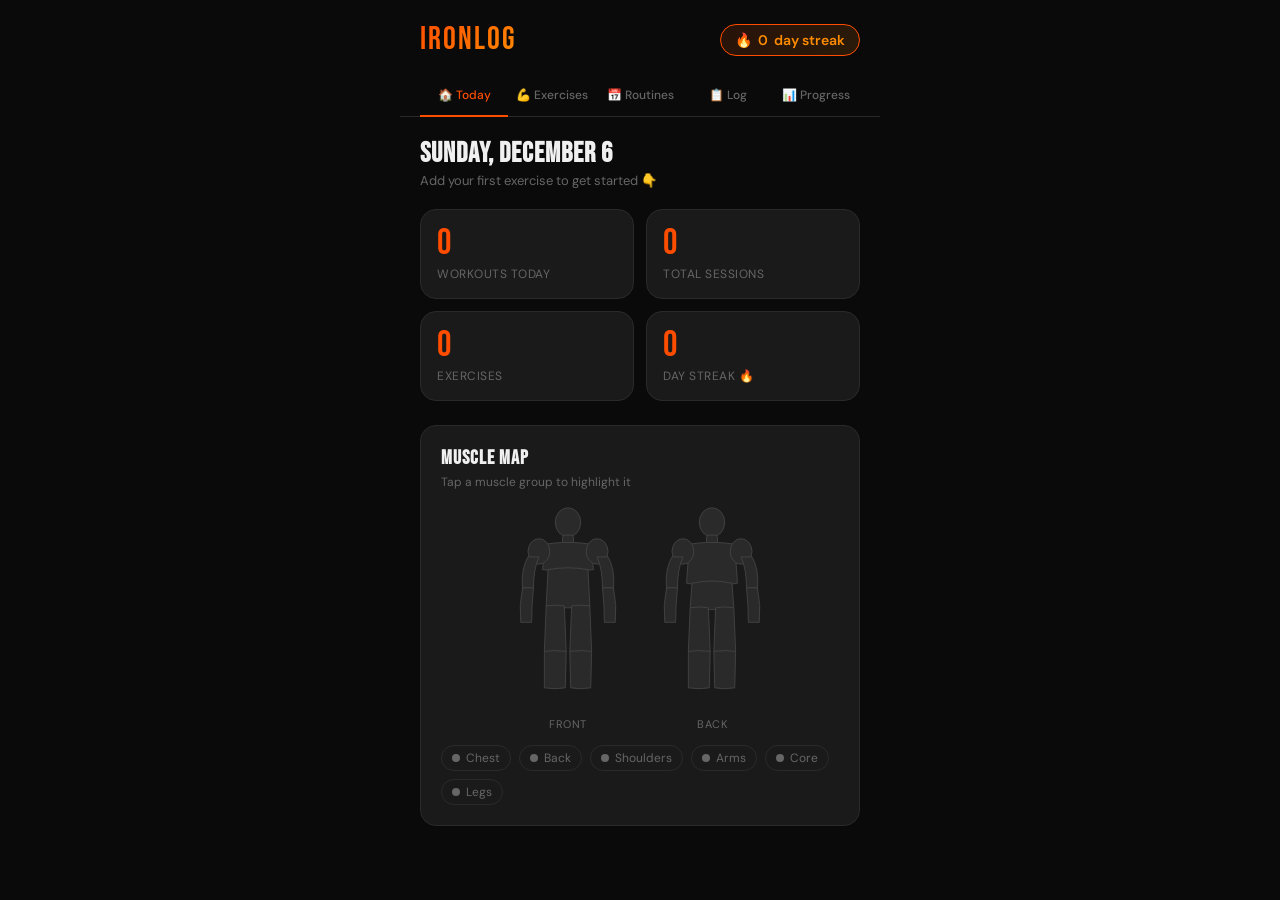
==== index.html @ 482e932e "Create index.html" ====
<!DOCTYPE html>
<html lang="en">
<head>
<meta charset="UTF-8">
<meta name="viewport" content="width=device-width, initial-scale=1.0, maximum-scale=1.0">
<title>IronLog — Workout Tracker</title>
<link href="https://fonts.googleapis.com/css2?family=Bebas+Neue&family=DM+Sans:wght@300;400;500;600&display=swap" rel="stylesheet">
<style>
  :root {
    --bg: #0a0a0a;
    --surface: #141414;
    --card: #1a1a1a;
    --border: #2a2a2a;
    --accent: #ff4d00;
    --accent2: #ff8c00;
    --text: #f0f0f0;
    --muted: #666;
    --success: #00c97a;
    --radius: 16px;
  }

  * { margin: 0; padding: 0; box-sizing: border-box; -webkit-tap-highlight-color: transparent; }

  body {
    background: var(--bg);
    color: var(--text);
    font-family: 'DM Sans', sans-serif;
    min-height: 100vh;
    max-width: 480px;
    margin: 0 auto;
    overflow-x: hidden;
  }

  header {
    background: var(--bg);
    padding: 20px 20px 0;
    position: sticky;
    top: 0;
    z-index: 100;
    border-bottom: 1px solid var(--border);
  }

  .header-top {
    display: flex;
    align-items: center;
    justify-content: space-between;
    margin-bottom: 16px;
  }

  .logo {
    font-family: 'Bebas Neue', sans-serif;
    font-size: 32px;
    letter-spacing: 2px;
    background: linear-gradient(135deg, var(--accent), var(--accent2));
    -webkit-background-clip: text;
    -webkit-text-fill-color: transparent;
  }

  .streak-badge {
    display: flex;
    align-items: center;
    gap: 6px;
    background: linear-gradient(135deg, #ff4d0020, #ff8c0020);
    border: 1px solid var(--accent);
    border-radius: 20px;
    padding: 6px 14px;
    font-size: 14px;
    font-weight: 600;
    color: var(--accent2);
  }

  .nav-tabs {
    display: flex;
    gap: 0;
    margin-bottom: -1px;
    overflow-x: auto;
    scrollbar-width: none;
  }
  .nav-tabs::-webkit-scrollbar { display: none; }

  .nav-tab {
    flex: 1;
    background: none;
    border: none;
    color: var(--muted);
    font-family: 'DM Sans', sans-serif;
    font-size: 12px;
    font-weight: 500;
    padding: 12px 6px;
    cursor: pointer;
    border-bottom: 2px solid transparent;
    transition: all 0.2s;
    text-align: center;
    white-space: nowrap;
    flex-shrink: 0;
  }

  .nav-tab.active { color: var(--accent); border-bottom-color: var(--accent); }

  .page { display: none; padding: 20px; animation: fadeIn 0.3s ease; }
  .page.active { display: block; }

  @keyframes fadeIn { from { opacity: 0; transform: translateY(8px); } to { opacity: 1; transform: translateY(0); } }
  @keyframes slideIn { from { opacity: 0; transform: translateX(-10px); } to { opacity: 1; transform: translateX(0); } }
  @keyframes slideUp { from { transform: translateY(100%); } to { transform: translateY(0); } }

  /* HOME */
  .today-header { margin-bottom: 20px; }
  .today-header h2 { font-family: 'Bebas Neue', sans-serif; font-size: 28px; letter-spacing: 1px; }
  .today-header p { color: var(--muted); font-size: 13px; margin-top: 2px; }

  .stats-grid { display: grid; grid-template-columns: 1fr 1fr; gap: 12px; margin-bottom: 24px; }

  .stat-card { background: var(--card); border: 1px solid var(--border); border-radius: var(--radius); padding: 16px; }
  .stat-card .stat-value { font-family: 'Bebas Neue', sans-serif; font-size: 36px; line-height: 1; color: var(--accent); }
  .stat-card .stat-label { font-size: 12px; color: var(--muted); margin-top: 4px; text-transform: uppercase; letter-spacing: 0.5px; }

  /* MUSCLE MAP */
  .muscle-section { background: var(--card); border: 1px solid var(--border); border-radius: var(--radius); padding: 20px; margin-bottom: 24px; }
  .muscle-section h3 { font-family: 'Bebas Neue', sans-serif; font-size: 20px; letter-spacing: 1px; margin-bottom: 4px; }
  .muscle-section p { font-size: 12px; color: var(--muted); margin-bottom: 16px; }
  .body-diagram { display: flex; justify-content: center; gap: 24px; flex-wrap: wrap; }
  .body-svg-wrap { text-align: center; }
  .body-svg-wrap span { font-size: 11px; color: var(--muted); display: block; margin-top: 6px; text-transform: uppercase; letter-spacing: 0.5px; }
  svg.body-svg { width: 120px; height: 200px; }
  .muscle-group { fill: #2a2a2a; stroke: #444; stroke-width: 1; transition: fill 0.4s; cursor: pointer; }
  .muscle-group.active { fill: var(--accent); stroke: var(--accent2); filter: drop-shadow(0 0 6px #ff4d0088); }
  .muscle-group:hover { fill: #ff4d0055; }
  .muscle-legend { display: flex; flex-wrap: wrap; gap: 8px; margin-top: 14px; }
  .legend-item { display: flex; align-items: center; gap: 6px; font-size: 12px; color: var(--muted); cursor: pointer; padding: 4px 10px; border-radius: 20px; border: 1px solid var(--border); transition: all 0.2s; }
  .legend-item.active { background: #ff4d0020; border-color: var(--accent); color: var(--accent); }
  .legend-dot { width: 8px; height: 8px; border-radius: 50%; background: var(--muted); }
  .legend-item.active .legend-dot { background: var(--accent); }

  /* SECTION HEADER */
  .section-header { display: flex; align-items: center; justify-content: space-between; margin-bottom: 14px; }
  .section-header h3 { font-family: 'Bebas Neue', sans-serif; font-size: 22px; letter-spacing: 1px; }

  .btn-add {
    background: var(--accent); color: white; border: none; border-radius: 10px;
    padding: 8px 16px; font-family: 'DM Sans', sans-serif; font-size: 13px; font-weight: 600;
    cursor: pointer; display: flex; align-items: center; gap: 6px; transition: all 0.2s;
  }
  .btn-add:active { transform: scale(0.96); background: #cc3d00; }

  /* EXERCISE CARDS */
  .exercise-list { display: flex; flex-direction: column; gap: 12px; }

  .exercise-card { background: var(--card); border: 1px solid var(--border); border-radius: var(--radius); overflow: hidden; transition: all 0.2s; animation: slideIn 0.3s ease; }

  .exercise-card-header { display: flex; align-items: center; padding: 14px 16px; gap: 12px; cursor: pointer; }

  .muscle-icon { width: 42px; height: 42px; border-radius: 12px; display: flex; align-items: center; justify-content: center; font-size: 20px; flex-shrink: 0; }

  .exercise-info { flex: 1; min-width: 0; }
  .exercise-name { font-weight: 600; font-size: 15px; white-space: nowrap; overflow: hidden; text-overflow: ellipsis; }
  .exercise-meta { font-size: 12px; color: var(--muted); margin-top: 2px; }

  .muscle-tag { font-size: 11px; font-weight: 600; padding: 3px 10px; border-radius: 20px; text-transform: uppercase; letter-spacing: 0.5px; flex-shrink: 0; }

  .exercise-actions { display: none; padding: 0 16px 14px; gap: 8px; flex-direction: column; }
  .exercise-card.expanded .exercise-actions { display: flex; }

  .action-row { display: flex; gap: 8px; }

  .btn-log { flex: 1; background: linear-gradient(135deg, var(--accent), var(--accent2)); color: white; border: none; border-radius: 10px; padding: 10px; font-family: 'DM Sans', sans-serif; font-size: 13px; font-weight: 600; cursor: pointer; transition: all 0.2s; }
  .btn-log:active { transform: scale(0.97); opacity: 0.9; }

  .btn-edit, .btn-delete { background: var(--surface); border: 1px solid var(--border); color: var(--text); border-radius: 10px; padding: 10px 14px; font-family: 'DM Sans', sans-serif; font-size: 13px; cursor: pointer; transition: all 0.2s; }
  .btn-delete { color: #ff4444; border-color: #ff444430; }
  .btn-delete:active { background: #ff444415; }
  .btn-edit:active { background: #ffffff10; }

  /* ROUTINES */
  .routine-list { display: flex; flex-direction: column; gap: 14px; }

  .routine-card { background: var(--card); border: 1px solid var(--border); border-radius: var(--radius); overflow: hidden; animation: slideIn 0.3s ease; }

  .routine-header { display: flex; align-items: center; padding: 16px; gap: 14px; cursor: pointer; }

  .routine-icon { width: 48px; height: 48px; border-radius: 14px; display: flex; align-items: center; justify-content: center; font-size: 22px; flex-shrink: 0; }

  .routine-info { flex: 1; min-width: 0; }
  .routine-name { font-weight: 700; font-size: 16px; }
  .routine-meta { font-size: 12px; color: var(--muted); margin-top: 3px; }

  .routine-day-badge { font-size: 11px; font-weight: 600; padding: 4px 12px; border-radius: 20px; background: #ff4d0020; color: var(--accent); border: 1px solid var(--accent); flex-shrink: 0; }

  .routine-body { display: none; padding: 0 16px 16px; flex-direction: column; gap: 8px; }
  .routine-card.expanded .routine-body { display: flex; }

  .routine-exercise-item { display: flex; align-items: center; gap: 10px; background: var(--surface); border-radius: 10px; padding: 10px 12px; }
  .routine-exercise-item .rei-icon { font-size: 16px; }
  .routine-exercise-item .rei-name { flex: 1; font-size: 14px; font-weight: 500; }
  .routine-exercise-item .rei-meta { font-size: 12px; color: var(--muted); }
  .routine-exercise-item .rei-remove { background: none; border: none; color: #ff4444; font-size: 16px; cursor: pointer; padding: 2px 6px; }

  .routine-actions { display: flex; gap: 8px; margin-top: 4px; }

  .btn-start-routine { flex: 1; background: linear-gradient(135deg, var(--accent), var(--accent2)); color: white; border: none; border-radius: 10px; padding: 11px; font-family: 'DM Sans', sans-serif; font-size: 13px; font-weight: 600; cursor: pointer; }
  .btn-edit-routine, .btn-delete-routine { background: var(--surface); border: 1px solid var(--border); color: var(--text); border-radius: 10px; padding: 10px 14px; font-family: 'DM Sans', sans-serif; font-size: 13px; cursor: pointer; }
  .btn-delete-routine { color: #ff4444; border-color: #ff444430; }

  .add-to-routine-row { display: flex; gap: 8px; align-items: center; margin-top: 4px; }
  .add-to-routine-row select { flex: 1; background: var(--surface); border: 1px solid var(--border); color: var(--text); border-radius: 10px; padding: 9px 12px; font-family: 'DM Sans', sans-serif; font-size: 13px; outline: none; appearance: none; }
  .btn-add-to-routine { background: var(--surface); border: 1px solid var(--accent); color: var(--accent); border-radius: 10px; padding: 9px 14px; font-family: 'DM Sans', sans-serif; font-size: 13px; font-weight: 600; cursor: pointer; white-space: nowrap; }

  /* LOG */
  .log-list { display: flex; flex-direction: column; gap: 10px; }
  .log-card { background: var(--card); border: 1px solid var(--border); border-radius: var(--radius); padding: 14px 16px; display: flex; align-items: center; gap: 12px; animation: slideIn 0.3s ease; }
  .log-icon { width: 40px; height: 40px; border-radius: 10px; display: flex; align-items: center; justify-content: center; font-size: 18px; flex-shrink: 0; }
  .log-info { flex: 1; min-width: 0; }
  .log-name { font-weight: 600; font-size: 14px; }
  .log-detail { font-size: 12px; color: var(--muted); margin-top: 2px; }
  .log-time { font-size: 11px; color: var(--muted); text-align: right; flex-shrink: 0; }

  /* PROGRESS */
  .progress-grid { display: flex; flex-direction: column; gap: 14px; }
  .progress-card { background: var(--card); border: 1px solid var(--border); border-radius: var(--radius); padding: 16px; }
  .progress-card-header { display: flex; justify-content: space-between; align-items: center; margin-bottom: 12px; }
  .progress-exercise-name { font-weight: 600; font-size: 15px; }
  .progress-best { font-size: 12px; color: var(--success); font-weight: 600; }
  .progress-bar-wrap { background: var(--border); border-radius: 6px; height: 8px; overflow: hidden; margin-bottom: 6px; }
  .progress-bar { height: 100%; border-radius: 6px; background: linear-gradient(90deg, var(--accent), var(--accent2)); transition: width 0.8s cubic-bezier(0.4, 0, 0.2, 1); }
  .progress-meta { display: flex; justify-content: space-between; font-size: 11px; color: var(--muted); }

  /* EMPTY STATE */
  .empty-state { text-align: center; padding: 60px 20px; color: var(--muted); }
  .empty-state .empty-icon { font-size: 48px; margin-bottom: 12px; }
  .empty-state h3 { font-size: 18px; font-weight: 600; color: var(--text); margin-bottom: 6px; }
  .empty-state p { font-size: 13px; line-height: 1.5; }

  /* FILTER BAR */
  .filter-bar { display: flex; gap: 8px; overflow-x: auto; padding-bottom: 4px; margin-bottom: 16px; scrollbar-width: none; }
  .filter-bar::-webkit-scrollbar { display: none; }
  .filter-btn { background: var(--card); border: 1px solid var(--border); color: var(--muted); border-radius: 20px; padding: 6px 14px; font-family: 'DM Sans', sans-serif; font-size: 12px; font-weight: 500; cursor: pointer; white-space: nowrap; transition: all 0.2s; flex-shrink: 0; }
  .filter-btn.active { background: #ff4d0020; border-color: var(--accent); color: var(--accent); }

  /* MODAL */
  .modal-overlay { display: none; position: fixed; inset: 0; background: #000000cc; z-index: 200; align-items: flex-end; justify-content: center; }
  .modal-overlay.open { display: flex; animation: fadeIn 0.2s ease; }
  .modal { background: var(--surface); border-radius: 24px 24px 0 0; padding: 24px 20px 40px; width: 100%; max-width: 480px; animation: slideUp 0.3s cubic-bezier(0.4, 0, 0.2, 1); max-height: 90vh; overflow-y: auto; }
  .modal-handle { width: 36px; height: 4px; background: var(--border); border-radius: 2px; margin: 0 auto 20px; }
  .modal h3 { font-family: 'Bebas Neue', sans-serif; font-size: 26px; letter-spacing: 1px; margin-bottom: 20px; }
  .form-group { margin-bottom: 16px; }
  .form-group label { display: block; font-size: 12px; font-weight: 600; color: var(--muted); text-transform: uppercase; letter-spacing: 0.5px; margin-bottom: 8px; }
  .form-group input, .form-group select { width: 100%; background: var(--card); border: 1px solid var(--border); border-radius: 12px; padding: 12px 16px; color: var(--text); font-family: 'DM Sans', sans-serif; font-size: 15px; outline: none; transition: border-color 0.2s; appearance: none; }
  .form-group input:focus, .form-group select:focus { border-color: var(--accent); }
  .form-row { display: grid; grid-template-columns: 1fr 1fr 1fr; gap: 10px; }
  .modal-actions { display: flex; gap: 10px; margin-top: 20px; }
  .btn-cancel { flex: 1; background: var(--card); border: 1px solid var(--border); color: var(--text); border-radius: 12px; padding: 14px; font-family: 'DM Sans', sans-serif; font-size: 15px; font-weight: 600; cursor: pointer; }
  .btn-save { flex: 2; background: linear-gradient(135deg, var(--accent), var(--accent2)); border: none; color: white; border-radius: 12px; padding: 14px; font-family: 'DM Sans', sans-serif; font-size: 15px; font-weight: 600; cursor: pointer; transition: all 0.2s; }
  .btn-save:active { transform: scale(0.97); }

  /* TOAST */
  .toast { position: fixed; bottom: 30px; left: 50%; transform: translateX(-50%) translateY(80px); background: var(--success); color: white; padding: 12px 24px; border-radius: 30px; font-size: 14px; font-weight: 600; z-index: 300; transition: transform 0.3s cubic-bezier(0.4, 0, 0.2, 1); white-space: nowrap; }
  .toast.show { transform: translateX(-50%) translateY(0); }

  select option { background: var(--card); color: var(--text); }

  /* ROUTINE TYPE PILLS */
  .type-pills { display: flex; gap: 8px; flex-wrap: wrap; margin-bottom: 16px; }
  .type-pill { background: var(--card); border: 1px solid var(--border); color: var(--muted); border-radius: 20px; padding: 7px 16px; font-family: 'DM Sans', sans-serif; font-size: 13px; font-weight: 500; cursor: pointer; transition: all 0.2s; }
  .type-pill.selected { background: #ff4d0020; border-color: var(--accent); color: var(--accent); font-weight: 600; }
</style>
</head>
<body>

<header>
  <div class="header-top">
    <div class="logo">IronLog</div>
    <div class="streak-badge">🔥 <span id="streakCount">0</span> day streak</div>
  </div>
  <div class="nav-tabs">
    <button class="nav-tab active" onclick="switchPage('home',this)">🏠 Today</button>
    <button class="nav-tab" onclick="switchPage('exercises',this)">💪 Exercises</button>
    <button class="nav-tab" onclick="switchPage('routines',this)">📅 Routines</button>
    <button class="nav-tab" onclick="switchPage('log',this)">📋 Log</button>
    <button class="nav-tab" onclick="switchPage('progress',this)">📊 Progress</button>
  </div>
</header>

<!-- ══ HOME ══ -->
<div class="page active" id="page-home">
  <div class="today-header">
    <h2 id="todayDate">Today</h2>
    <p id="todaySubtitle">Let's get to work 💪</p>
  </div>

  <div class="stats-grid">
    <div class="stat-card"><div class="stat-value" id="statToday">0</div><div class="stat-label">Workouts Today</div></div>
    <div class="stat-card"><div class="stat-value" id="statTotal">0</div><div class="stat-label">Total Sessions</div></div>
    <div class="stat-card"><div class="stat-value" id="statExercises">0</div><div class="stat-label">Exercises</div></div>
    <div class="stat-card"><div class="stat-value" id="statStreak">0</div><div class="stat-label">Day Streak 🔥</div></div>
  </div>

  <div class="muscle-section">
    <h3>Muscle Map</h3>
    <p>Tap a muscle group to highlight it</p>
    <div class="body-diagram">
      <div class="body-svg-wrap">
        <svg class="body-svg" viewBox="0 0 120 220" xmlns="http://www.w3.org/2000/svg">
          <ellipse cx="60" cy="18" rx="14" ry="16" fill="#2a2a2a" stroke="#444" stroke-width="1"/>
          <rect x="54" y="32" width="12" height="10" rx="3" fill="#2a2a2a" stroke="#444" stroke-width="1"/>
          <path d="M35 42 Q60 38 85 42 L88 70 Q60 74 32 70 Z" class="muscle-group" data-muscle="Chest" onclick="highlightMuscle('Chest')"/>
          <ellipse cx="28" cy="50" rx="12" ry="14" class="muscle-group" data-muscle="Shoulders" onclick="highlightMuscle('Shoulders')"/>
          <ellipse cx="92" cy="50" rx="12" ry="14" class="muscle-group" data-muscle="Shoulders" onclick="highlightMuscle('Shoulders')"/>
          <path d="M38 70 Q60 66 82 70 L84 110 Q60 114 36 110 Z" class="muscle-group" data-muscle="Core" onclick="highlightMuscle('Core')"/>
          <path d="M16 56 Q8 70 10 90 L22 90 Q22 70 28 56 Z" class="muscle-group" data-muscle="Arms" onclick="highlightMuscle('Arms')"/>
          <path d="M104 56 Q112 70 110 90 L98 90 Q98 70 92 56 Z" class="muscle-group" data-muscle="Arms" onclick="highlightMuscle('Arms')"/>
          <path d="M10 90 Q6 110 8 128 L20 128 Q20 110 22 90 Z" fill="#2a2a2a" stroke="#444" stroke-width="1"/>
          <path d="M110 90 Q114 110 112 128 L100 128 Q100 110 98 90 Z" fill="#2a2a2a" stroke="#444" stroke-width="1"/>
          <path d="M36 110 Q46 108 56 110 L58 160 Q46 164 34 160 Z" class="muscle-group" data-muscle="Legs" onclick="highlightMuscle('Legs')"/>
          <path d="M64 110 Q74 108 84 110 L86 160 Q74 164 62 160 Z" class="muscle-group" data-muscle="Legs" onclick="highlightMuscle('Legs')"/>
          <path d="M34 160 Q44 158 58 160 L57 200 Q46 202 34 200 Z" fill="#2a2a2a" stroke="#444" stroke-width="1"/>
          <path d="M62 160 Q76 158 86 160 L85 200 Q74 202 63 200 Z" fill="#2a2a2a" stroke="#444" stroke-width="1"/>
        </svg>
        <span>Front</span>
      </div>
      <div class="body-svg-wrap">
        <svg class="body-svg" viewBox="0 0 120 220" xmlns="http://www.w3.org/2000/svg">
          <ellipse cx="60" cy="18" rx="14" ry="16" fill="#2a2a2a" stroke="#444" stroke-width="1"/>
          <rect x="54" y="32" width="12" height="10" rx="3" fill="#2a2a2a" stroke="#444" stroke-width="1"/>
          <path d="M35 42 Q60 38 85 42 L88 85 Q60 90 32 85 Z" class="muscle-group" data-muscle="Back" onclick="highlightMuscle('Back')"/>
          <ellipse cx="28" cy="50" rx="12" ry="14" class="muscle-group" data-muscle="Shoulders" onclick="highlightMuscle('Shoulders')"/>
          <ellipse cx="92" cy="50" rx="12" ry="14" class="muscle-group" data-muscle="Shoulders" onclick="highlightMuscle('Shoulders')"/>
          <path d="M38 85 Q60 80 82 85 L84 112 Q60 116 36 112 Z" class="muscle-group" data-muscle="Core" onclick="highlightMuscle('Core')"/>
          <path d="M16 56 Q8 70 10 90 L22 90 Q22 70 28 56 Z" class="muscle-group" data-muscle="Arms" onclick="highlightMuscle('Arms')"/>
          <path d="M104 56 Q112 70 110 90 L98 90 Q98 70 92 56 Z" class="muscle-group" data-muscle="Arms" onclick="highlightMuscle('Arms')"/>
          <path d="M10 90 Q6 110 8 128 L20 128 Q20 110 22 90 Z" fill="#2a2a2a" stroke="#444" stroke-width="1"/>
          <path d="M110 90 Q114 110 112 128 L100 128 Q100 110 98 90 Z" fill="#2a2a2a" stroke="#444" stroke-width="1"/>
          <path d="M36 112 Q46 110 56 112 L58 160 Q46 164 34 160 Z" class="muscle-group" data-muscle="Legs" onclick="highlightMuscle('Legs')"/>
          <path d="M64 112 Q74 110 84 112 L86 160 Q74 164 62 160 Z" class="muscle-group" data-muscle="Legs" onclick="highlightMuscle('Legs')"/>
          <path d="M34 160 Q44 158 58 160 L57 200 Q46 202 34 200 Z" fill="#2a2a2a" stroke="#444" stroke-width="1"/>
          <path d="M62 160 Q76 158 86 160 L85 200 Q74 202 63 200 Z" fill="#2a2a2a" stroke="#444" stroke-width="1"/>
        </svg>
        <span>Back</span>
      </div>
    </div>
    <div class="muscle-legend">
      <div class="legend-item" onclick="highlightMuscle('Chest')" data-legend="Chest"><div class="legend-dot"></div>Chest</div>
      <div class="legend-item" onclick="highlightMuscle('Back')" data-legend="Back"><div class="legend-dot"></div>Back</div>
      <div class="legend-item" onclick="highlightMuscle('Shoulders')" data-legend="Shoulders"><div class="legend-dot"></div>Shoulders</div>
      <div class="legend-item" onclick="highlightMuscle('Arms')" data-legend="Arms"><div class="legend-dot"></div>Arms</div>
      <div class="legend-item" onclick="highlightMuscle('Core')" data-legend="Core"><div class="legend-dot"></div>Core</div>
      <div class="legend-item" onclick="highlightMuscle('Legs')" data-legend="Legs"><div class="legend-dot"></div>Legs</div>
    </div>
  </div>
</div>

<!-- ══ EXERCISES ══ -->
<div class="page" id="page-exercises">
  <div class="section-header">
    <h3>My Exercises</h3>
    <button class="btn-add" onclick="openExerciseModal()">＋ Add</button>
  </div>
  <div class="filter-bar">
    <button class="filter-btn active" onclick="filterExercises('All',this)">All</button>
    <button class="filter-btn" onclick="filterExercises('Bodyweight',this)">🤸 Bodyweight</button>
    <button class="filter-btn" onclick="filterExercises('Chest',this)">Chest</button>
    <button class="filter-btn" onclick="filterExercises('Back',this)">Back</button>
    <button class="filter-btn" onclick="filterExercises('Shoulders',this)">Shoulders</button>
    <button class="filter-btn" onclick="filterExercises('Arms',this)">Arms</button>
    <button class="filter-btn" onclick="filterExercises('Core',this)">Core</button>
    <button class="filter-btn" onclick="filterExercises('Legs',this)">Legs</button>
  </div>
  <div class="exercise-list" id="exerciseList"></div>
</div>

<!-- ══ ROUTINES ══ -->
<div class="page" id="page-routines">
  <div class="section-header">
    <h3>My Routines</h3>
    <button class="btn-add" onclick="openRoutineModal()">＋ New</button>
  </div>
  <div class="routine-list" id="routineList"></div>
</div>

<!-- ══ LOG ══ -->
<div class="page" id="page-log">
  <div class="section-header">
    <h3>Workout Log</h3>
    <button class="btn-add" onclick="clearLog()" style="background:var(--card);border:1px solid var(--border);color:var(--muted);font-size:12px;">Clear</button>
  </div>
  <div class="log-list" id="logList"></div>
</div>

<!-- ══ PROGRESS ══ -->
<div class="page" id="page-progress">
  <div class="section-header"><h3>My Progress</h3></div>
  <div class="progress-grid" id="progressGrid"></div>
</div>

<!-- ══ EXERCISE MODAL ══ -->
<div class="modal-overlay" id="exerciseModal" onclick="closeOnOverlay(event,'exerciseModal')">
  <div class="modal">
    <div class="modal-handle"></div>
    <h3 id="exerciseModalTitle">Add Exercise</h3>
    <div class="form-group">
      <label>Exercise Name</label>
      <input type="text" id="inputName" placeholder="e.g. Bench Press">
    </div>
    <div class="form-group">
      <label>Muscle Group</label>
      <select id="inputMuscle">
        <option value="Chest">🫀 Chest</option>
        <option value="Back">🔙 Back</option>
        <option value="Shoulders">🏋️ Shoulders</option>
        <option value="Arms">💪 Arms</option>
        <option value="Core">🎯 Core</option>
        <option value="Legs">🦵 Legs</option>
        <option value="Bodyweight">🤸 Bodyweight</option>
      </select>
    </div>
    <div class="form-row">
      <div class="form-group"><label>Sets</label><input type="number" id="inputSets" placeholder="4" min="1" max="20"></div>
      <div class="form-group"><label>Reps</label><input type="number" id="inputReps" placeholder="10" min="1" max="100"></div>
      <div class="form-group"><label>Weight kg</label><input type="number" id="inputWeight" placeholder="60" min="0" max="500"></div>
    </div>
    <div class="modal-actions">
      <button class="btn-cancel" onclick="closeModal('exerciseModal')">Cancel</button>
      <button class="btn-save" onclick="saveExercise()">Save Exercise</button>
    </div>
  </div>
</div>

<!-- ══ ROUTINE MODAL ══ -->
<div class="modal-overlay" id="routineModal" onclick="closeOnOverlay(event,'routineModal')">
  <div class="modal">
    <div class="modal-handle"></div>
    <h3 id="routineModalTitle">New Routine</h3>
    <div class="form-group">
      <label>Routine Name</label>
      <input type="text" id="inputRoutineName" placeholder="e.g. Push Day, Leg Day">
    </div>
    <div class="form-group">
      <label>Routine Type</label>
      <div class="type-pills" id="typePills">
        <div class="type-pill selected" onclick="selectType(this,'PPL')">PPL</div>
        <div class="type-pill" onclick="selectType(this,'Full Body')">Full Body</div>
        <div class="type-pill" onclick="selectType(this,'Upper/Lower')">Upper/Lower</div>
        <div class="type-pill" onclick="selectType(this,'Bro Split')">Bro Split</div>
        <div class="type-pill" onclick="selectType(this,'Custom')">Custom</div>
      </div>
    </div>
    <div class="form-group">
      <label>Day</label>
      <select id="inputRoutineDay">
        <option>Monday</option><option>Tuesday</option><option>Wednesday</option>
        <option>Thursday</option><option>Friday</option><option>Saturday</option><option>Sunday</option>
        <option>Day A</option><option>Day B</option><option>Day C</option>
      </select>
    </div>
    <div class="form-group">
      <label>Emoji Icon</label>
      <select id="inputRoutineIcon">
        <option value="💪">💪 Strength</option>
        <option value="🏋️">🏋️ Heavy Lift</option>
        <option value="🔥">🔥 Burn</option>
        <option value="🦵">🦵 Legs</option>
        <option value="🫀">🫀 Chest</option>
        <option value="🔙">🔙 Back</option>
        <option value="🤸">🤸 Bodyweight</option>
        <option value="⚡">⚡ Power</option>
        <option value="🏃">🏃 Cardio</option>
      </select>
    </div>
    <div class="modal-actions">
      <button class="btn-cancel" onclick="closeModal('routineModal')">Cancel</button>
      <button class="btn-save" onclick="saveRoutine()">Create Routine</button>
    </div>
  </div>
</div>

<div class="toast" id="toast"></div>

<script>
// ══ CONSTANTS ══
const MUSCLE_COLORS = {
  Chest:      { bg: '#ff4d0022', tag: '#ff4d00', icon: '🫀' },
  Back:       { bg: '#0066ff22', tag: '#0088ff', icon: '🔙' },
  Shoulders:  { bg: '#9900ff22', tag: '#aa44ff', icon: '🏋️' },
  Arms:       { bg: '#ff990022', tag: '#ffaa00', icon: '💪' },
  Core:       { bg: '#00cc6622', tag: '#00dd77', icon: '🎯' },
  Legs:       { bg: '#cc003322', tag: '#ff4466', icon: '🦵' },
  Bodyweight: { bg: '#00bbcc22', tag: '#00ccdd', icon: '🤸' },
};

// ══ STATE ══
let exercises  = JSON.parse(localStorage.getItem('il_exercises') || '[]');
let workoutLog = JSON.parse(localStorage.getItem('il_log')       || '[]');
let routines   = JSON.parse(localStorage.getItem('il_routines')  || '[]');
let editingExId = null;
let editingRtId = null;
let currentFilter = 'All';
let activeMuscle  = null;
let selectedType  = 'PPL';

function save() {
  localStorage.setItem('il_exercises', JSON.stringify(exercises));
  localStorage.setItem('il_log',       JSON.stringify(workoutLog));
  localStorage.setItem('il_routines',  JSON.stringify(routines));
}

// ══ NAV ══
function switchPage(page, btn) {
  document.querySelectorAll('.page').forEach(p => p.classList.remove('active'));
  document.querySelectorAll('.nav-tab').forEach(t => t.classList.remove('active'));
  document.getElementById('page-' + page).classList.add('active');
  if (btn) btn.classList.add('active');
  if (page === 'exercises') renderExercises();
  if (page === 'routines')  renderRoutines();
  if (page === 'log')       renderLog();
  if (page === 'progress')  renderProgress();
  if (page === 'home')      updateStats();
}

// ══ HOME ══
function updateStats() {
  const today = new Date().toDateString();
  const todayLogs = workoutLog.filter(l => new Date(l.date).toDateString() === today);
  document.getElementById('statToday').textContent     = todayLogs.length;
  document.getElementById('statTotal').textContent     = workoutLog.length;
  document.getElementById('statExercises').textContent = exercises.length;
  const streak = calcStreak();
  document.getElementById('statStreak').textContent  = streak;
  document.getElementById('streakCount').textContent = streak;
  const now = new Date();
  document.getElementById('todayDate').textContent    = now.toLocaleDateString('en-US',{weekday:'long',month:'long',day:'numeric'});
  document.getElementById('todaySubtitle').textContent = todayLogs.length > 0
    ? `${todayLogs.length} workout${todayLogs.length>1?'s':''} logged today 🔥`
    : exercises.length === 0 ? 'Add your first exercise to get started 👇' : "Let's get to work 💪";
}

function calcStreak() {
  if (!workoutLog.length) return 0;
  const days = [...new Set(workoutLog.map(l => new Date(l.date).toDateString()))].sort((a,b) => new Date(b)-new Date(a));
  let streak = 0, cur = new Date(); cur.setHours(0,0,0,0);
  for (const day of days) {
    const d = new Date(day); d.setHours(0,0,0,0);
    const diff = Math.round((cur-d)/86400000);
    if (diff === 0 || diff === streak) { streak++; cur = d; } else break;
  }
  return streak;
}

// ══ MUSCLE MAP ══
function highlightMuscle(muscle) {
  document.querySelectorAll('.muscle-group').forEach(el => el.classList.remove('active'));
  document.querySelectorAll('.legend-item').forEach(el => el.classList.remove('active'));
  if (activeMuscle === muscle) { activeMuscle = null; return; }
  activeMuscle = muscle;
  document.querySelectorAll(`.muscle-group[data-muscle="${muscle}"]`).forEach(el => el.classList.add('active'));
  document.querySelectorAll(`.legend-item[data-legend="${muscle}"]`).forEach(el => el.classList.add('active'));
}

// ══ EXERCISES ══
function renderExercises() {
  const list = document.getElementById('exerciseList');
  const filtered = currentFilter === 'All' ? exercises : exercises.filter(e => e.muscle === currentFilter);
  if (filtered.length === 0) {
    list.innerHTML = `<div class="empty-state"><div class="empty-icon">${exercises.length===0?'💪':'🔍'}</div><h3>${exercises.length===0?'No exercises yet':'No results'}</h3><p>${exercises.length===0?'Tap "+ Add" to add your first exercise':'Try a different filter'}</p></div>`;
    return;
  }
  list.innerHTML = filtered.map(ex => {
    const c = MUSCLE_COLORS[ex.muscle] || MUSCLE_COLORS.Chest;
    const weightStr = ex.weight > 0 ? ` × ${ex.weight}kg` : ex.muscle==='Bodyweight' ? ' · Bodyweight' : '';
    return `
    <div class="exercise-card" id="card-${ex.id}">
      <div class="exercise-card-header" onclick="toggleCard('card-${ex.id}')">
        <div class="muscle-icon" style="background:${c.bg}">${c.icon}</div>
        <div class="exercise-info">
          <div class="exercise-name">${ex.name}</div>
          <div class="exercise-meta">${ex.sets} sets × ${ex.reps} reps${weightStr}</div>
        </div>
        <span class="muscle-tag" style="background:${c.bg};color:${c.tag}">${ex.muscle}</span>
      </div>
      <div class="exercise-actions">
        <button class="btn-log" onclick="logWorkout(${ex.id})">✅ Log Workout</button>
        <div class="action-row">
          <button class="btn-edit" onclick="openExerciseModal(${ex.id})">✏️ Edit</button>
          <button class="btn-delete" onclick="deleteExercise(${ex.id})">🗑️ Delete</button>
        </div>
      </div>
    </div>`;
  }).join('');
}

function toggleCard(id) {
  document.getElementById(id)?.classList.toggle('expanded');
}

function filterExercises(muscle, btn) {
  currentFilter = muscle;
  document.querySelectorAll('.filter-btn').forEach(b => b.classList.remove('active'));
  if (btn) btn.classList.add('active');
  renderExercises();
}

function logWorkout(id) {
  const ex = exercises.find(e => e.id === id);
  if (!ex) return;
  workoutLog.unshift({ id: Date.now(), exerciseId: id, name: ex.name, muscle: ex.muscle, sets: ex.sets, reps: ex.reps, weight: ex.weight, date: new Date().toISOString() });
  save();
  showToast(`✅ ${ex.name} logged!`);
  updateStats();
}

function deleteExercise(id) {
  const ex = exercises.find(e => e.id === id);
  if (!ex) return;
  showConfirm(`Delete "${ex.name}"?`, () => {
    exercises = exercises.filter(e => e.id !== id);
    // Remove from routines too
    routines.forEach(r => { r.exercises = r.exercises.filter(eid => eid !== id); });
    save();
    renderExercises();
    updateStats();
    showToast('🗑️ Exercise deleted');
  });
}

// ══ EXERCISE MODAL ══
function openExerciseModal(id = null) {
  editingExId = id;
  document.getElementById('exerciseModalTitle').textContent = id ? 'Edit Exercise' : 'Add Exercise';
  if (id) {
    const ex = exercises.find(e => e.id === id);
    document.getElementById('inputName').value   = ex.name;
    document.getElementById('inputMuscle').value = ex.muscle;
    document.getElementById('inputSets').value   = ex.sets;
    document.getElementById('inputReps').value   = ex.reps;
    document.getElementById('inputWeight').value = ex.weight;
  } else {
    document.getElementById('inputName').value   = '';
    document.getElementById('inputMuscle').value = 'Chest';
    document.getElementById('inputSets').value   = '';
    document.getElementById('inputReps').value   = '';
    document.getElementById('inputWeight').value = '';
  }
  document.getElementById('exerciseModal').classList.add('open');
  setTimeout(() => document.getElementById('inputName').focus(), 300);
}

function saveExercise() {
  const name   = document.getElementById('inputName').value.trim();
  const muscle = document.getElementById('inputMuscle').value;
  const sets   = parseInt(document.getElementById('inputSets').value)   || 3;
  const reps   = parseInt(document.getElementById('inputReps').value)   || 10;
  const weight = parseFloat(document.getElementById('inputWeight').value) || 0;
  if (!name) { showToast('⚠️ Please enter a name'); return; }
  if (editingExId) {
    const ex = exercises.find(e => e.id === editingExId);
    Object.assign(ex, { name, muscle, sets, reps, weight });
    showToast('✏️ Exercise updated!');
  } else {
    exercises.push({ id: Date.now(), name, muscle, sets, reps, weight });
    showToast('➕ Exercise added!');
  }
  save();
  closeModal('exerciseModal');
  renderExercises();
  updateStats();
}

// ══ ROUTINES ══
function renderRoutines() {
  const list = document.getElementById('routineList');
  if (routines.length === 0) {
    list.innerHTML = `<div class="empty-state"><div class="empty-icon">📅</div><h3>No routines yet</h3><p>Tap "+ New" to create your first routine like PPL, Full Body, or a custom split</p></div>`;
    return;
  }
  list.innerHTML = routines.map(rt => {
    const exInRoutine = rt.exercises.map(eid => exercises.find(e => e.id === eid)).filter(Boolean);
    const exOptions = exercises.map(e => `<option value="${e.id}">${e.name} (${e.muscle})</option>`).join('');
    const exItems = exInRoutine.map(ex => {
      const c = MUSCLE_COLORS[ex.muscle] || MUSCLE_COLORS.Chest;
      return `<div class="routine-exercise-item">
        <span class="rei-icon">${c.icon}</span>
        <span class="rei-name">${ex.name}</span>
        <span class="rei-meta">${ex.sets}×${ex.reps}${ex.weight>0?' · '+ex.weight+'kg':''}</span>
        <button class="rei-remove" onclick="removeFromRoutine(${rt.id},${ex.id})">✕</button>
      </div>`;
    }).join('');
    return `
    <div class="routine-card" id="routine-${rt.id}">
      <div class="routine-header" onclick="toggleCard('routine-${rt.id}')">
        <div class="routine-icon" style="background:linear-gradient(135deg,#ff4d0022,#ff8c0022)">${rt.icon}</div>
        <div class="routine-info">
          <div class="routine-name">${rt.name}</div>
          <div class="routine-meta">${rt.type} · ${exInRoutine.length} exercise${exInRoutine.length!==1?'s':''}</div>
        </div>
        <div class="routine-day-badge">${rt.day}</div>
      </div>
      <div class="routine-body">
        ${exItems || `<div style="text-align:center;color:var(--muted);font-size:13px;padding:10px">No exercises added yet</div>`}
        <div class="add-to-routine-row">
          <select id="addExSelect-${rt.id}">${exOptions||'<option disabled>Add exercises first</option>'}</select>
          <button class="btn-add-to-routine" onclick="addToRoutine(${rt.id})">＋ Add</button>
        </div>
        <div class="routine-actions">
          <button class="btn-start-routine" onclick="startRoutine(${rt.id})">▶ Start Routine</button>
          <button class="btn-edit-routine" onclick="openRoutineModal(${rt.id})">✏️</button>
          <button class="btn-delete-routine" onclick="deleteRoutine(${rt.id})">🗑️</button>
        </div>
      </div>
    </div>`;
  }).join('');
}

function openRoutineModal(id = null) {
  editingRtId = id;
  document.getElementById('routineModalTitle').textContent = id ? 'Edit Routine' : 'New Routine';
  if (id) {
    const rt = routines.find(r => r.id === id);
    document.getElementById('inputRoutineName').value = rt.name;
    document.getElementById('inputRoutineDay').value  = rt.day;
    document.getElementById('inputRoutineIcon').value = rt.icon;
    selectedType = rt.type;
    document.querySelectorAll('.type-pill').forEach(p => {
      p.classList.toggle('selected', p.textContent === rt.type);
    });
  } else {
    document.getElementById('inputRoutineName').value = '';
    document.getElementById('inputRoutineDay').value  = 'Monday';
    document.getElementById('inputRoutineIcon').value = '💪';
    selectedType = 'PPL';
    document.querySelectorAll('.type-pill').forEach(p => {
      p.classList.toggle('selected', p.textContent === 'PPL');
    });
  }
  document.getElementById('routineModal').classList.add('open');
  setTimeout(() => document.getElementById('inputRoutineName').focus(), 300);
}

function selectType(pill, type) {
  selectedType = type;
  document.querySelectorAll('.type-pill').forEach(p => p.classList.remove('selected'));
  pill.classList.add('selected');
}

function saveRoutine() {
  const name = document.getElementById('inputRoutineName').value.trim();
  const day  = document.getElementById('inputRoutineDay').value;
  const icon = document.getElementById('inputRoutineIcon').value;
  if (!name) { showToast('⚠️ Please enter a routine name'); return; }
  if (editingRtId) {
    const rt = routines.find(r => r.id === editingRtId);
    Object.assign(rt, { name, type: selectedType, day, icon });
    showToast('✏️ Routine updated!');
  } else {
    routines.push({ id: Date.now(), name, type: selectedType, day, icon, exercises: [] });
    showToast('📅 Routine created!');
  }
  save();
  closeModal('routineModal');
  renderRoutines();
}

function deleteRoutine(id) {
  const rt = routines.find(r => r.id === id);
  if (!rt) return;
  showConfirm(`Delete "${rt.name}"?`, () => {
    routines = routines.filter(r => r.id !== id);
    save();
    renderRoutines();
    showToast('🗑️ Routine deleted');
  });
}

function addToRoutine(routineId) {
  const sel = document.getElementById(`addExSelect-${routineId}`);
  if (!sel) return;
  const exId = parseInt(sel.value);
  const rt = routines.find(r => r.id === routineId);
  if (!rt || rt.exercises.includes(exId)) { showToast('⚠️ Already in this routine'); return; }
  rt.exercises.push(exId);
  save();
  renderRoutines();
  // Re-expand the card
  setTimeout(() => {
    const card = document.getElementById('routine-' + routineId);
    if (card) card.classList.add('expanded');
  }, 50);
  showToast('➕ Exercise added to routine!');
}

function removeFromRoutine(routineId, exId) {
  const rt = routines.find(r => r.id === routineId);
  if (!rt) return;
  rt.exercises = rt.exercises.filter(id => id !== exId);
  save();
  renderRoutines();
  setTimeout(() => {
    const card = document.getElementById('routine-' + routineId);
    if (card) card.classList.add('expanded');
  }, 50);
  showToast('Removed from routine');
}

function startRoutine(routineId) {
  const rt = routines.find(r => r.id === routineId);
  if (!rt || rt.exercises.length === 0) { showToast('⚠️ Add exercises to this routine first'); return; }
  const exList = rt.exercises.map(eid => exercises.find(e => e.id === eid)).filter(Boolean);
  exList.forEach(ex => {
    workoutLog.unshift({ id: Date.now() + Math.random(), exerciseId: ex.id, name: ex.name, muscle: ex.muscle, sets: ex.sets, reps: ex.reps, weight: ex.weight, date: new Date().toISOString(), routine: rt.name });
  });
  save();
  updateStats();
  showToast(`🔥 ${rt.name} logged! ${exList.length} exercises`);
}

// ══ LOG ══
function renderLog() {
  const list = document.getElementById('logList');
  if (!workoutLog.length) {
    list.innerHTML = `<div class="empty-state"><div class="empty-icon">📋</div><h3>No workouts logged yet</h3><p>Go to Exercises and tap "Log Workout" after each session</p></div>`;
    return;
  }
  list.innerHTML = workoutLog.map(log => {
    const c = MUSCLE_COLORS[log.muscle] || MUSCLE_COLORS.Chest;
    const d = new Date(log.date);
    const timeStr = d.toLocaleTimeString('en-US',{hour:'2-digit',minute:'2-digit'});
    const dateStr = d.toLocaleDateString('en-US',{month:'short',day:'numeric'});
    const weightStr = log.weight>0 ? ` × ${log.weight}kg` : log.muscle==='Bodyweight' ? ' · BW' : '';
    const routineTag = log.routine ? `<span style="color:var(--accent);font-size:11px"> · ${log.routine}</span>` : '';
    return `<div class="log-card">
      <div class="log-icon" style="background:${c.bg}">${c.icon}</div>
      <div class="log-info">
        <div class="log-name">${log.name}${routineTag}</div>
        <div class="log-detail">${log.sets} sets × ${log.reps} reps${weightStr} · ${log.muscle}</div>
      </div>
      <div class="log-time">${timeStr}<br>${dateStr}</div>
    </div>`;
  }).join('');
}

function clearLog() {
  if (!workoutLog.length) return;
  showConfirm('Clear all workout logs?', () => {
    workoutLog = [];
    save();
    renderLog();
    updateStats();
    showToast('🗑️ Log cleared');
  });
}

// ══ PROGRESS ══
function renderProgress() {
  const grid = document.getElementById('progressGrid');
  if (!workoutLog.length) {
    grid.innerHTML = `<div class="empty-state"><div class="empty-icon">📊</div><h3>No data yet</h3><p>Log some workouts to see your progress here</p></div>`;
    return;
  }
  const byEx = {};
  workoutLog.forEach(log => { if (!byEx[log.name]) byEx[log.name]=[]; byEx[log.name].push(log); });
  const maxW = Math.max(...workoutLog.map(l=>l.weight||0),1);
  grid.innerHTML = Object.entries(byEx).map(([name,logs]) => {
    const c = MUSCLE_COLORS[logs[0].muscle] || MUSCLE_COLORS.Chest;
    const weights = logs.map(l=>l.weight).filter(w=>w>0);
    const best = weights.length ? Math.max(...weights) : 0;
    const totalSets = logs.reduce((s,l)=>s+l.sets,0);
    const pct = best>0 ? Math.round((best/maxW)*100) : 30;
    return `<div class="progress-card">
      <div class="progress-card-header">
        <div>
          <div class="progress-exercise-name">${c.icon} ${name}</div>
          <div style="font-size:12px;color:var(--muted);margin-top:2px">${logs.length} sessions · ${totalSets} total sets</div>
        </div>
        <div class="progress-best">${best>0?best+'kg':logs.length+' sessions'}</div>
      </div>
      <div class="progress-bar-wrap"><div class="progress-bar" style="width:${pct}%"></div></div>
      <div class="progress-meta"><span>${logs.length} sessions</span><span>Best: ${best>0?best+'kg':'Bodyweight'}</span></div>
    </div>`;
  }).join('');
}

// ══ MODALS ══
function closeModal(id) {
  document.getElementById(id).classList.remove('open');
  editingExId = null;
  editingRtId = null;
}

function closeOnOverlay(e, id) {
  if (e.target === document.getElementById(id)) closeModal(id);
}

// ══ TOAST ══
function showToast(msg) {
  const t = document.getElementById('toast');
  t.textContent = msg;
  t.classList.add('show');
  setTimeout(() => t.classList.remove('show'), 2500);
}

// ══ CONFIRM DIALOG ══
function showConfirm(message, onConfirm) {
  const existing = document.getElementById('confirmDialog');
  if (existing) existing.remove();
  const dialog = document.createElement('div');
  dialog.id = 'confirmDialog';
  dialog.style.cssText = 'position:fixed;inset:0;background:#000000cc;z-index:400;display:flex;align-items:center;justify-content:center;padding:20px;animation:fadeIn 0.2s ease;';
  dialog.innerHTML = `
    <div style="background:#1a1a1a;border:1px solid #2a2a2a;border-radius:20px;padding:24px;width:100%;max-width:320px;text-align:center;">
      <div style="font-size:36px;margin-bottom:12px;">🗑️</div>
      <div style="font-family:'DM Sans',sans-serif;font-size:16px;font-weight:600;color:#f0f0f0;margin-bottom:6px;">${message}</div>
      <div style="font-size:13px;color:#666;margin-bottom:24px;">This cannot be undone.</div>
      <div style="display:flex;gap:10px;">
        <button onclick="document.getElementById('confirmDialog').remove()" style="flex:1;background:#2a2a2a;border:none;color:#f0f0f0;border-radius:12px;padding:13px;font-family:'DM Sans',sans-serif;font-size:15px;font-weight:600;cursor:pointer;">Cancel</button>
        <button id="confirmYes" style="flex:1;background:#ff4444;border:none;color:white;border-radius:12px;padding:13px;font-family:'DM Sans',sans-serif;font-size:15px;font-weight:600;cursor:pointer;">Delete</button>
      </div>
    </div>`;
  document.body.appendChild(dialog);
  document.getElementById('confirmYes').onclick = () => { dialog.remove(); onConfirm(); };
}

// ══ INIT ══
updateStats();
</script>
</body>
</html>
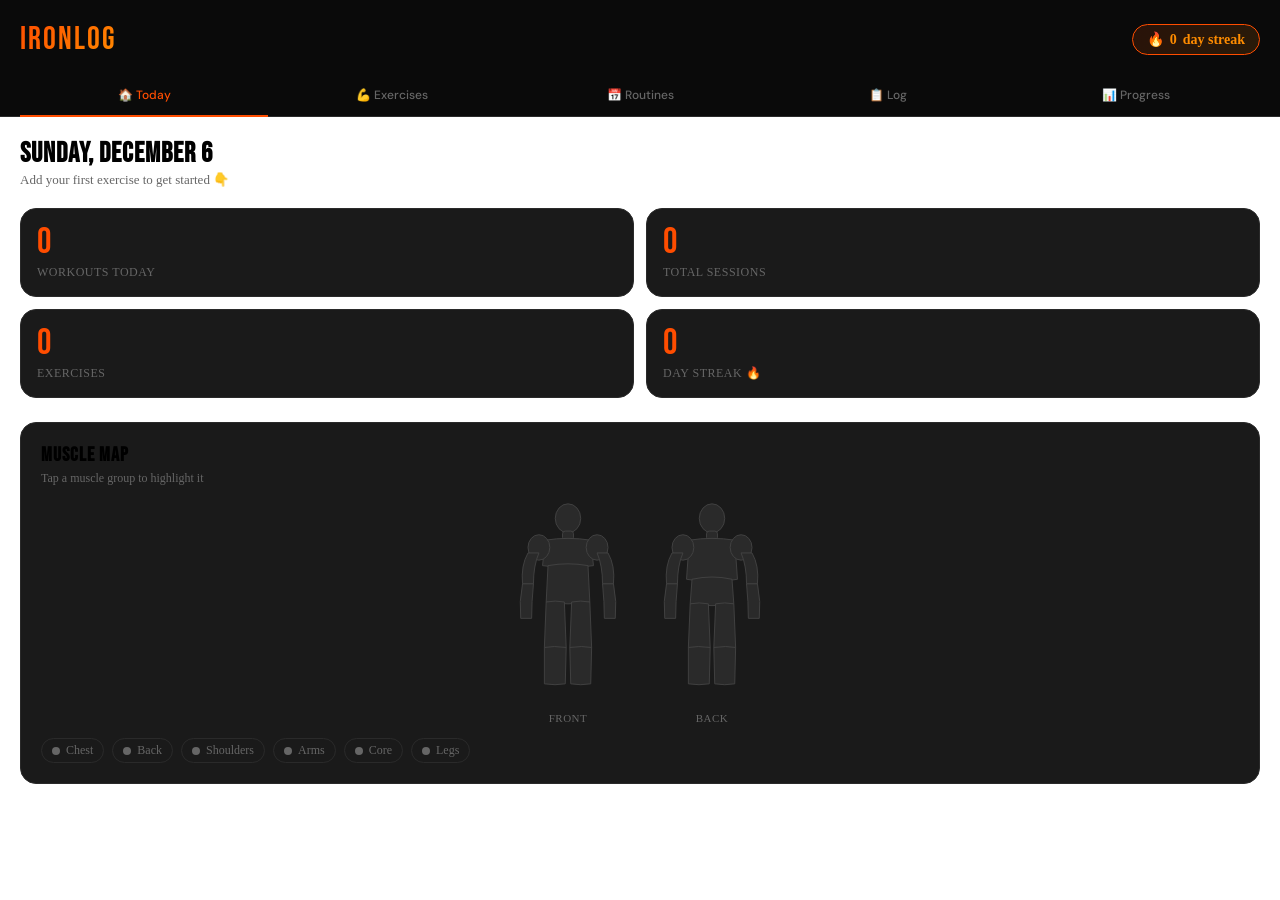
==== commit 2f979ddc: "Update index.html" ====
--- a/index.html
+++ b/index.html
@@ -1,6 +1,8 @@
 <!DOCTYPE html>
 <html lang="en">
 <head>
+
+ <link rel="stylesheet" href="styles.css">
 <meta charset="UTF-8">
 <meta name="viewport" content="width=device-width, initial-scale=1.0, maximum-scale=1.0">
 <title>IronLog — Workout Tracker</title>
@@ -20,7 +22,10 @@
   }
 
   * { margin: 0; padding: 0; box-sizing: border-box; -webkit-tap-highlight-color: transparent; }
-
+<script src="https://cdn.jsdelivr.net/npm/@supabase/supabase-js@2"></script>
+<script src="supabase.js"></script>
+<script src="auth.js"></script>
+<script src="app.js"></script>
   body {
     background: var(--bg);
     color: var(--text);
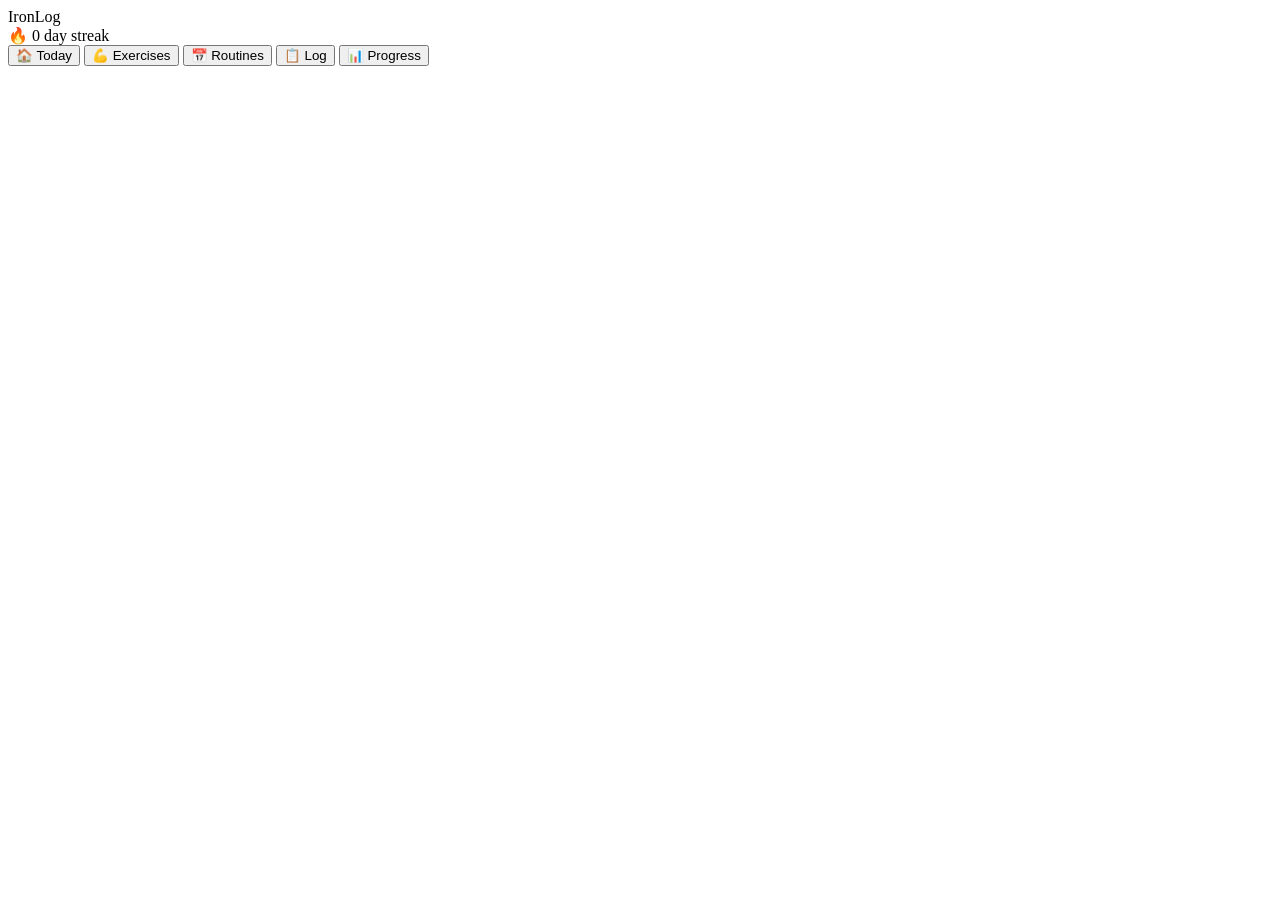
==== commit 4ab38302: "Update index.html" ====
--- a/index.html
+++ b/index.html
@@ -1,274 +1,17 @@
 <!DOCTYPE html>
 <html lang="en">
 <head>
+  <meta charset="UTF-8">
+  <meta name="viewport" content="width=device-width, initial-scale=1.0">
+  <title>IronLog — Workout Tracker</title>
 
- <link rel="stylesheet" href="styles.css">
-<meta charset="UTF-8">
-<meta name="viewport" content="width=device-width, initial-scale=1.0, maximum-scale=1.0">
-<title>IronLog — Workout Tracker</title>
-<link href="https://fonts.googleapis.com/css2?family=Bebas+Neue&family=DM+Sans:wght@300;400;500;600&display=swap" rel="stylesheet">
-<style>
-  :root {
-    --bg: #0a0a0a;
-    --surface: #141414;
-    --card: #1a1a1a;
-    --border: #2a2a2a;
-    --accent: #ff4d00;
-    --accent2: #ff8c00;
-    --text: #f0f0f0;
-    --muted: #666;
-    --success: #00c97a;
-    --radius: 16px;
-  }
+  <!-- CSS -->
+  <link rel="stylesheet" href="styles.css">
 
-  * { margin: 0; padding: 0; box-sizing: border-box; -webkit-tap-highlight-color: transparent; }
-<script src="https://cdn.jsdelivr.net/npm/@supabase/supabase-js@2"></script>
-<script src="supabase.js"></script>
-<script src="auth.js"></script>
-<script src="app.js"></script>
-  body {
-    background: var(--bg);
-    color: var(--text);
-    font-family: 'DM Sans', sans-serif;
-    min-height: 100vh;
-    max-width: 480px;
-    margin: 0 auto;
-    overflow-x: hidden;
-  }
+  <!-- Fonts -->
+  <link href="https://fonts.googleapis.com/css2?family=Bebas+Neue&family=DM+Sans:wght@300;400;500;600&display=swap" rel="stylesheet">
+</head>
 
-  header {
-    background: var(--bg);
-    padding: 20px 20px 0;
-    position: sticky;
-    top: 0;
-    z-index: 100;
-    border-bottom: 1px solid var(--border);
-  }
-
-  .header-top {
-    display: flex;
-    align-items: center;
-    justify-content: space-between;
-    margin-bottom: 16px;
-  }
-
-  .logo {
-    font-family: 'Bebas Neue', sans-serif;
-    font-size: 32px;
-    letter-spacing: 2px;
-    background: linear-gradient(135deg, var(--accent), var(--accent2));
-    -webkit-background-clip: text;
-    -webkit-text-fill-color: transparent;
-  }
-
-  .streak-badge {
-    display: flex;
-    align-items: center;
-    gap: 6px;
-    background: linear-gradient(135deg, #ff4d0020, #ff8c0020);
-    border: 1px solid var(--accent);
-    border-radius: 20px;
-    padding: 6px 14px;
-    font-size: 14px;
-    font-weight: 600;
-    color: var(--accent2);
-  }
-
-  .nav-tabs {
-    display: flex;
-    gap: 0;
-    margin-bottom: -1px;
-    overflow-x: auto;
-    scrollbar-width: none;
-  }
-  .nav-tabs::-webkit-scrollbar { display: none; }
-
-  .nav-tab {
-    flex: 1;
-    background: none;
-    border: none;
-    color: var(--muted);
-    font-family: 'DM Sans', sans-serif;
-    font-size: 12px;
-    font-weight: 500;
-    padding: 12px 6px;
-    cursor: pointer;
-    border-bottom: 2px solid transparent;
-    transition: all 0.2s;
-    text-align: center;
-    white-space: nowrap;
-    flex-shrink: 0;
-  }
-
-  .nav-tab.active { color: var(--accent); border-bottom-color: var(--accent); }
-
-  .page { display: none; padding: 20px; animation: fadeIn 0.3s ease; }
-  .page.active { display: block; }
-
-  @keyframes fadeIn { from { opacity: 0; transform: translateY(8px); } to { opacity: 1; transform: translateY(0); } }
-  @keyframes slideIn { from { opacity: 0; transform: translateX(-10px); } to { opacity: 1; transform: translateX(0); } }
-  @keyframes slideUp { from { transform: translateY(100%); } to { transform: translateY(0); } }
-
-  /* HOME */
-  .today-header { margin-bottom: 20px; }
-  .today-header h2 { font-family: 'Bebas Neue', sans-serif; font-size: 28px; letter-spacing: 1px; }
-  .today-header p { color: var(--muted); font-size: 13px; margin-top: 2px; }
-
-  .stats-grid { display: grid; grid-template-columns: 1fr 1fr; gap: 12px; margin-bottom: 24px; }
-
-  .stat-card { background: var(--card); border: 1px solid var(--border); border-radius: var(--radius); padding: 16px; }
-  .stat-card .stat-value { font-family: 'Bebas Neue', sans-serif; font-size: 36px; line-height: 1; color: var(--accent); }
-  .stat-card .stat-label { font-size: 12px; color: var(--muted); margin-top: 4px; text-transform: uppercase; letter-spacing: 0.5px; }
-
-  /* MUSCLE MAP */
-  .muscle-section { background: var(--card); border: 1px solid var(--border); border-radius: var(--radius); padding: 20px; margin-bottom: 24px; }
-  .muscle-section h3 { font-family: 'Bebas Neue', sans-serif; font-size: 20px; letter-spacing: 1px; margin-bottom: 4px; }
-  .muscle-section p { font-size: 12px; color: var(--muted); margin-bottom: 16px; }
-  .body-diagram { display: flex; justify-content: center; gap: 24px; flex-wrap: wrap; }
-  .body-svg-wrap { text-align: center; }
-  .body-svg-wrap span { font-size: 11px; color: var(--muted); display: block; margin-top: 6px; text-transform: uppercase; letter-spacing: 0.5px; }
-  svg.body-svg { width: 120px; height: 200px; }
-  .muscle-group { fill: #2a2a2a; stroke: #444; stroke-width: 1; transition: fill 0.4s; cursor: pointer; }
-  .muscle-group.active { fill: var(--accent); stroke: var(--accent2); filter: drop-shadow(0 0 6px #ff4d0088); }
-  .muscle-group:hover { fill: #ff4d0055; }
-  .muscle-legend { display: flex; flex-wrap: wrap; gap: 8px; margin-top: 14px; }
-  .legend-item { display: flex; align-items: center; gap: 6px; font-size: 12px; color: var(--muted); cursor: pointer; padding: 4px 10px; border-radius: 20px; border: 1px solid var(--border); transition: all 0.2s; }
-  .legend-item.active { background: #ff4d0020; border-color: var(--accent); color: var(--accent); }
-  .legend-dot { width: 8px; height: 8px; border-radius: 50%; background: var(--muted); }
-  .legend-item.active .legend-dot { background: var(--accent); }
-
-  /* SECTION HEADER */
-  .section-header { display: flex; align-items: center; justify-content: space-between; margin-bottom: 14px; }
-  .section-header h3 { font-family: 'Bebas Neue', sans-serif; font-size: 22px; letter-spacing: 1px; }
-
-  .btn-add {
-    background: var(--accent); color: white; border: none; border-radius: 10px;
-    padding: 8px 16px; font-family: 'DM Sans', sans-serif; font-size: 13px; font-weight: 600;
-    cursor: pointer; display: flex; align-items: center; gap: 6px; transition: all 0.2s;
-  }
-  .btn-add:active { transform: scale(0.96); background: #cc3d00; }
-
-  /* EXERCISE CARDS */
-  .exercise-list { display: flex; flex-direction: column; gap: 12px; }
-
-  .exercise-card { background: var(--card); border: 1px solid var(--border); border-radius: var(--radius); overflow: hidden; transition: all 0.2s; animation: slideIn 0.3s ease; }
-
-  .exercise-card-header { display: flex; align-items: center; padding: 14px 16px; gap: 12px; cursor: pointer; }
-
-  .muscle-icon { width: 42px; height: 42px; border-radius: 12px; display: flex; align-items: center; justify-content: center; font-size: 20px; flex-shrink: 0; }
-
-  .exercise-info { flex: 1; min-width: 0; }
-  .exercise-name { font-weight: 600; font-size: 15px; white-space: nowrap; overflow: hidden; text-overflow: ellipsis; }
-  .exercise-meta { font-size: 12px; color: var(--muted); margin-top: 2px; }
-
-  .muscle-tag { font-size: 11px; font-weight: 600; padding: 3px 10px; border-radius: 20px; text-transform: uppercase; letter-spacing: 0.5px; flex-shrink: 0; }
-
-  .exercise-actions { display: none; padding: 0 16px 14px; gap: 8px; flex-direction: column; }
-  .exercise-card.expanded .exercise-actions { display: flex; }
-
-  .action-row { display: flex; gap: 8px; }
-
-  .btn-log { flex: 1; background: linear-gradient(135deg, var(--accent), var(--accent2)); color: white; border: none; border-radius: 10px; padding: 10px; font-family: 'DM Sans', sans-serif; font-size: 13px; font-weight: 600; cursor: pointer; transition: all 0.2s; }
-  .btn-log:active { transform: scale(0.97); opacity: 0.9; }
-
-  .btn-edit, .btn-delete { background: var(--surface); border: 1px solid var(--border); color: var(--text); border-radius: 10px; padding: 10px 14px; font-family: 'DM Sans', sans-serif; font-size: 13px; cursor: pointer; transition: all 0.2s; }
-  .btn-delete { color: #ff4444; border-color: #ff444430; }
-  .btn-delete:active { background: #ff444415; }
-  .btn-edit:active { background: #ffffff10; }
-
-  /* ROUTINES */
-  .routine-list { display: flex; flex-direction: column; gap: 14px; }
-
-  .routine-card { background: var(--card); border: 1px solid var(--border); border-radius: var(--radius); overflow: hidden; animation: slideIn 0.3s ease; }
-
-  .routine-header { display: flex; align-items: center; padding: 16px; gap: 14px; cursor: pointer; }
-
-  .routine-icon { width: 48px; height: 48px; border-radius: 14px; display: flex; align-items: center; justify-content: center; font-size: 22px; flex-shrink: 0; }
-
-  .routine-info { flex: 1; min-width: 0; }
-  .routine-name { font-weight: 700; font-size: 16px; }
-  .routine-meta { font-size: 12px; color: var(--muted); margin-top: 3px; }
-
-  .routine-day-badge { font-size: 11px; font-weight: 600; padding: 4px 12px; border-radius: 20px; background: #ff4d0020; color: var(--accent); border: 1px solid var(--accent); flex-shrink: 0; }
-
-  .routine-body { display: none; padding: 0 16px 16px; flex-direction: column; gap: 8px; }
-  .routine-card.expanded .routine-body { display: flex; }
-
-  .routine-exercise-item { display: flex; align-items: center; gap: 10px; background: var(--surface); border-radius: 10px; padding: 10px 12px; }
-  .routine-exercise-item .rei-icon { font-size: 16px; }
-  .routine-exercise-item .rei-name { flex: 1; font-size: 14px; font-weight: 500; }
-  .routine-exercise-item .rei-meta { font-size: 12px; color: var(--muted); }
-  .routine-exercise-item .rei-remove { background: none; border: none; color: #ff4444; font-size: 16px; cursor: pointer; padding: 2px 6px; }
-
-  .routine-actions { display: flex; gap: 8px; margin-top: 4px; }
-
-  .btn-start-routine { flex: 1; background: linear-gradient(135deg, var(--accent), var(--accent2)); color: white; border: none; border-radius: 10px; padding: 11px; font-family: 'DM Sans', sans-serif; font-size: 13px; font-weight: 600; cursor: pointer; }
-  .btn-edit-routine, .btn-delete-routine { background: var(--surface); border: 1px solid var(--border); color: var(--text); border-radius: 10px; padding: 10px 14px; font-family: 'DM Sans', sans-serif; font-size: 13px; cursor: pointer; }
-  .btn-delete-routine { color: #ff4444; border-color: #ff444430; }
-
-  .add-to-routine-row { display: flex; gap: 8px; align-items: center; margin-top: 4px; }
-  .add-to-routine-row select { flex: 1; background: var(--surface); border: 1px solid var(--border); color: var(--text); border-radius: 10px; padding: 9px 12px; font-family: 'DM Sans', sans-serif; font-size: 13px; outline: none; appearance: none; }
-  .btn-add-to-routine { background: var(--surface); border: 1px solid var(--accent); color: var(--accent); border-radius: 10px; padding: 9px 14px; font-family: 'DM Sans', sans-serif; font-size: 13px; font-weight: 600; cursor: pointer; white-space: nowrap; }
-
-  /* LOG */
-  .log-list { display: flex; flex-direction: column; gap: 10px; }
-  .log-card { background: var(--card); border: 1px solid var(--border); border-radius: var(--radius); padding: 14px 16px; display: flex; align-items: center; gap: 12px; animation: slideIn 0.3s ease; }
-  .log-icon { width: 40px; height: 40px; border-radius: 10px; display: flex; align-items: center; justify-content: center; font-size: 18px; flex-shrink: 0; }
-  .log-info { flex: 1; min-width: 0; }
-  .log-name { font-weight: 600; font-size: 14px; }
-  .log-detail { font-size: 12px; color: var(--muted); margin-top: 2px; }
-  .log-time { font-size: 11px; color: var(--muted); text-align: right; flex-shrink: 0; }
-
-  /* PROGRESS */
-  .progress-grid { display: flex; flex-direction: column; gap: 14px; }
-  .progress-card { background: var(--card); border: 1px solid var(--border); border-radius: var(--radius); padding: 16px; }
-  .progress-card-header { display: flex; justify-content: space-between; align-items: center; margin-bottom: 12px; }
-  .progress-exercise-name { font-weight: 600; font-size: 15px; }
-  .progress-best { font-size: 12px; color: var(--success); font-weight: 600; }
-  .progress-bar-wrap { background: var(--border); border-radius: 6px; height: 8px; overflow: hidden; margin-bottom: 6px; }
-  .progress-bar { height: 100%; border-radius: 6px; background: linear-gradient(90deg, var(--accent), var(--accent2)); transition: width 0.8s cubic-bezier(0.4, 0, 0.2, 1); }
-  .progress-meta { display: flex; justify-content: space-between; font-size: 11px; color: var(--muted); }
-
-  /* EMPTY STATE */
-  .empty-state { text-align: center; padding: 60px 20px; color: var(--muted); }
-  .empty-state .empty-icon { font-size: 48px; margin-bottom: 12px; }
-  .empty-state h3 { font-size: 18px; font-weight: 600; color: var(--text); margin-bottom: 6px; }
-  .empty-state p { font-size: 13px; line-height: 1.5; }
-
-  /* FILTER BAR */
-  .filter-bar { display: flex; gap: 8px; overflow-x: auto; padding-bottom: 4px; margin-bottom: 16px; scrollbar-width: none; }
-  .filter-bar::-webkit-scrollbar { display: none; }
-  .filter-btn { background: var(--card); border: 1px solid var(--border); color: var(--muted); border-radius: 20px; padding: 6px 14px; font-family: 'DM Sans', sans-serif; font-size: 12px; font-weight: 500; cursor: pointer; white-space: nowrap; transition: all 0.2s; flex-shrink: 0; }
-  .filter-btn.active { background: #ff4d0020; border-color: var(--accent); color: var(--accent); }
-
-  /* MODAL */
-  .modal-overlay { display: none; position: fixed; inset: 0; background: #000000cc; z-index: 200; align-items: flex-end; justify-content: center; }
-  .modal-overlay.open { display: flex; animation: fadeIn 0.2s ease; }
-  .modal { background: var(--surface); border-radius: 24px 24px 0 0; padding: 24px 20px 40px; width: 100%; max-width: 480px; animation: slideUp 0.3s cubic-bezier(0.4, 0, 0.2, 1); max-height: 90vh; overflow-y: auto; }
-  .modal-handle { width: 36px; height: 4px; background: var(--border); border-radius: 2px; margin: 0 auto 20px; }
-  .modal h3 { font-family: 'Bebas Neue', sans-serif; font-size: 26px; letter-spacing: 1px; margin-bottom: 20px; }
-  .form-group { margin-bottom: 16px; }
-  .form-group label { display: block; font-size: 12px; font-weight: 600; color: var(--muted); text-transform: uppercase; letter-spacing: 0.5px; margin-bottom: 8px; }
-  .form-group input, .form-group select { width: 100%; background: var(--card); border: 1px solid var(--border); border-radius: 12px; padding: 12px 16px; color: var(--text); font-family: 'DM Sans', sans-serif; font-size: 15px; outline: none; transition: border-color 0.2s; appearance: none; }
-  .form-group input:focus, .form-group select:focus { border-color: var(--accent); }
-  .form-row { display: grid; grid-template-columns: 1fr 1fr 1fr; gap: 10px; }
-  .modal-actions { display: flex; gap: 10px; margin-top: 20px; }
-  .btn-cancel { flex: 1; background: var(--card); border: 1px solid var(--border); color: var(--text); border-radius: 12px; padding: 14px; font-family: 'DM Sans', sans-serif; font-size: 15px; font-weight: 600; cursor: pointer; }
-  .btn-save { flex: 2; background: linear-gradient(135deg, var(--accent), var(--accent2)); border: none; color: white; border-radius: 12px; padding: 14px; font-family: 'DM Sans', sans-serif; font-size: 15px; font-weight: 600; cursor: pointer; transition: all 0.2s; }
-  .btn-save:active { transform: scale(0.97); }
-
-  /* TOAST */
-  .toast { position: fixed; bottom: 30px; left: 50%; transform: translateX(-50%) translateY(80px); background: var(--success); color: white; padding: 12px 24px; border-radius: 30px; font-size: 14px; font-weight: 600; z-index: 300; transition: transform 0.3s cubic-bezier(0.4, 0, 0.2, 1); white-space: nowrap; }
-  .toast.show { transform: translateX(-50%) translateY(0); }
-
-  select option { background: var(--card); color: var(--text); }
-
-  /* ROUTINE TYPE PILLS */
-  .type-pills { display: flex; gap: 8px; flex-wrap: wrap; margin-bottom: 16px; }
-  .type-pill { background: var(--card); border: 1px solid var(--border); color: var(--muted); border-radius: 20px; padding: 7px 16px; font-family: 'DM Sans', sans-serif; font-size: 13px; font-weight: 500; cursor: pointer; transition: all 0.2s; }
-  .type-pill.selected { background: #ff4d0020; border-color: var(--accent); color: var(--accent); font-weight: 600; }
-</style>
-</head>
 <body>
 
 <header>
@@ -276,6 +19,7 @@
     <div class="logo">IronLog</div>
     <div class="streak-badge">🔥 <span id="streakCount">0</span> day streak</div>
   </div>
+
   <div class="nav-tabs">
     <button class="nav-tab active" onclick="switchPage('home',this)">🏠 Today</button>
     <button class="nav-tab" onclick="switchPage('exercises',this)">💪 Exercises</button>
@@ -285,644 +29,10 @@
   </div>
 </header>
 
-<!-- ══ HOME ══ -->
-<div class="page active" id="page-home">
-  <div class="today-header">
-    <h2 id="todayDate">Today</h2>
-    <p id="todaySubtitle">Let's get to work 💪</p>
-  </div>
+<!-- YOUR FULL BODY CONTENT (unchanged) -->
 
-  <div class="stats-grid">
-    <div class="stat-card"><div class="stat-value" id="statToday">0</div><div class="stat-label">Workouts Today</div></div>
-    <div class="stat-card"><div class="stat-value" id="statTotal">0</div><div class="stat-label">Total Sessions</div></div>
-    <div class="stat-card"><div class="stat-value" id="statExercises">0</div><div class="stat-label">Exercises</div></div>
-    <div class="stat-card"><div class="stat-value" id="statStreak">0</div><div class="stat-label">Day Streak 🔥</div></div>
-  </div>
+<!-- JS (ALWAYS at bottom) -->
+<script src="app.js"></script>
 
-  <div class="muscle-section">
-    <h3>Muscle Map</h3>
-    <p>Tap a muscle group to highlight it</p>
-    <div class="body-diagram">
-      <div class="body-svg-wrap">
-        <svg class="body-svg" viewBox="0 0 120 220" xmlns="http://www.w3.org/2000/svg">
-          <ellipse cx="60" cy="18" rx="14" ry="16" fill="#2a2a2a" stroke="#444" stroke-width="1"/>
-          <rect x="54" y="32" width="12" height="10" rx="3" fill="#2a2a2a" stroke="#444" stroke-width="1"/>
-          <path d="M35 42 Q60 38 85 42 L88 70 Q60 74 32 70 Z" class="muscle-group" data-muscle="Chest" onclick="highlightMuscle('Chest')"/>
-          <ellipse cx="28" cy="50" rx="12" ry="14" class="muscle-group" data-muscle="Shoulders" onclick="highlightMuscle('Shoulders')"/>
-          <ellipse cx="92" cy="50" rx="12" ry="14" class="muscle-group" data-muscle="Shoulders" onclick="highlightMuscle('Shoulders')"/>
-          <path d="M38 70 Q60 66 82 70 L84 110 Q60 114 36 110 Z" class="muscle-group" data-muscle="Core" onclick="highlightMuscle('Core')"/>
-          <path d="M16 56 Q8 70 10 90 L22 90 Q22 70 28 56 Z" class="muscle-group" data-muscle="Arms" onclick="highlightMuscle('Arms')"/>
-          <path d="M104 56 Q112 70 110 90 L98 90 Q98 70 92 56 Z" class="muscle-group" data-muscle="Arms" onclick="highlightMuscle('Arms')"/>
-          <path d="M10 90 Q6 110 8 128 L20 128 Q20 110 22 90 Z" fill="#2a2a2a" stroke="#444" stroke-width="1"/>
-          <path d="M110 90 Q114 110 112 128 L100 128 Q100 110 98 90 Z" fill="#2a2a2a" stroke="#444" stroke-width="1"/>
-          <path d="M36 110 Q46 108 56 110 L58 160 Q46 164 34 160 Z" class="muscle-group" data-muscle="Legs" onclick="highlightMuscle('Legs')"/>
-          <path d="M64 110 Q74 108 84 110 L86 160 Q74 164 62 160 Z" class="muscle-group" data-muscle="Legs" onclick="highlightMuscle('Legs')"/>
-          <path d="M34 160 Q44 158 58 160 L57 200 Q46 202 34 200 Z" fill="#2a2a2a" stroke="#444" stroke-width="1"/>
-          <path d="M62 160 Q76 158 86 160 L85 200 Q74 202 63 200 Z" fill="#2a2a2a" stroke="#444" stroke-width="1"/>
-        </svg>
-        <span>Front</span>
-      </div>
-      <div class="body-svg-wrap">
-        <svg class="body-svg" viewBox="0 0 120 220" xmlns="http://www.w3.org/2000/svg">
-          <ellipse cx="60" cy="18" rx="14" ry="16" fill="#2a2a2a" stroke="#444" stroke-width="1"/>
-          <rect x="54" y="32" width="12" height="10" rx="3" fill="#2a2a2a" stroke="#444" stroke-width="1"/>
-          <path d="M35 42 Q60 38 85 42 L88 85 Q60 90 32 85 Z" class="muscle-group" data-muscle="Back" onclick="highlightMuscle('Back')"/>
-          <ellipse cx="28" cy="50" rx="12" ry="14" class="muscle-group" data-muscle="Shoulders" onclick="highlightMuscle('Shoulders')"/>
-          <ellipse cx="92" cy="50" rx="12" ry="14" class="muscle-group" data-muscle="Shoulders" onclick="highlightMuscle('Shoulders')"/>
-          <path d="M38 85 Q60 80 82 85 L84 112 Q60 116 36 112 Z" class="muscle-group" data-muscle="Core" onclick="highlightMuscle('Core')"/>
-          <path d="M16 56 Q8 70 10 90 L22 90 Q22 70 28 56 Z" class="muscle-group" data-muscle="Arms" onclick="highlightMuscle('Arms')"/>
-          <path d="M104 56 Q112 70 110 90 L98 90 Q98 70 92 56 Z" class="muscle-group" data-muscle="Arms" onclick="highlightMuscle('Arms')"/>
-          <path d="M10 90 Q6 110 8 128 L20 128 Q20 110 22 90 Z" fill="#2a2a2a" stroke="#444" stroke-width="1"/>
-          <path d="M110 90 Q114 110 112 128 L100 128 Q100 110 98 90 Z" fill="#2a2a2a" stroke="#444" stroke-width="1"/>
-          <path d="M36 112 Q46 110 56 112 L58 160 Q46 164 34 160 Z" class="muscle-group" data-muscle="Legs" onclick="highlightMuscle('Legs')"/>
-          <path d="M64 112 Q74 110 84 112 L86 160 Q74 164 62 160 Z" class="muscle-group" data-muscle="Legs" onclick="highlightMuscle('Legs')"/>
-          <path d="M34 160 Q44 158 58 160 L57 200 Q46 202 34 200 Z" fill="#2a2a2a" stroke="#444" stroke-width="1"/>
-          <path d="M62 160 Q76 158 86 160 L85 200 Q74 202 63 200 Z" fill="#2a2a2a" stroke="#444" stroke-width="1"/>
-        </svg>
-        <span>Back</span>
-      </div>
-    </div>
-    <div class="muscle-legend">
-      <div class="legend-item" onclick="highlightMuscle('Chest')" data-legend="Chest"><div class="legend-dot"></div>Chest</div>
-      <div class="legend-item" onclick="highlightMuscle('Back')" data-legend="Back"><div class="legend-dot"></div>Back</div>
-      <div class="legend-item" onclick="highlightMuscle('Shoulders')" data-legend="Shoulders"><div class="legend-dot"></div>Shoulders</div>
-      <div class="legend-item" onclick="highlightMuscle('Arms')" data-legend="Arms"><div class="legend-dot"></div>Arms</div>
-      <div class="legend-item" onclick="highlightMuscle('Core')" data-legend="Core"><div class="legend-dot"></div>Core</div>
-      <div class="legend-item" onclick="highlightMuscle('Legs')" data-legend="Legs"><div class="legend-dot"></div>Legs</div>
-    </div>
-  </div>
-</div>
-
-<!-- ══ EXERCISES ══ -->
-<div class="page" id="page-exercises">
-  <div class="section-header">
-    <h3>My Exercises</h3>
-    <button class="btn-add" onclick="openExerciseModal()">＋ Add</button>
-  </div>
-  <div class="filter-bar">
-    <button class="filter-btn active" onclick="filterExercises('All',this)">All</button>
-    <button class="filter-btn" onclick="filterExercises('Bodyweight',this)">🤸 Bodyweight</button>
-    <button class="filter-btn" onclick="filterExercises('Chest',this)">Chest</button>
-    <button class="filter-btn" onclick="filterExercises('Back',this)">Back</button>
-    <button class="filter-btn" onclick="filterExercises('Shoulders',this)">Shoulders</button>
-    <button class="filter-btn" onclick="filterExercises('Arms',this)">Arms</button>
-    <button class="filter-btn" onclick="filterExercises('Core',this)">Core</button>
-    <button class="filter-btn" onclick="filterExercises('Legs',this)">Legs</button>
-  </div>
-  <div class="exercise-list" id="exerciseList"></div>
-</div>
-
-<!-- ══ ROUTINES ══ -->
-<div class="page" id="page-routines">
-  <div class="section-header">
-    <h3>My Routines</h3>
-    <button class="btn-add" onclick="openRoutineModal()">＋ New</button>
-  </div>
-  <div class="routine-list" id="routineList"></div>
-</div>
-
-<!-- ══ LOG ══ -->
-<div class="page" id="page-log">
-  <div class="section-header">
-    <h3>Workout Log</h3>
-    <button class="btn-add" onclick="clearLog()" style="background:var(--card);border:1px solid var(--border);color:var(--muted);font-size:12px;">Clear</button>
-  </div>
-  <div class="log-list" id="logList"></div>
-</div>
-
-<!-- ══ PROGRESS ══ -->
-<div class="page" id="page-progress">
-  <div class="section-header"><h3>My Progress</h3></div>
-  <div class="progress-grid" id="progressGrid"></div>
-</div>
-
-<!-- ══ EXERCISE MODAL ══ -->
-<div class="modal-overlay" id="exerciseModal" onclick="closeOnOverlay(event,'exerciseModal')">
-  <div class="modal">
-    <div class="modal-handle"></div>
-    <h3 id="exerciseModalTitle">Add Exercise</h3>
-    <div class="form-group">
-      <label>Exercise Name</label>
-      <input type="text" id="inputName" placeholder="e.g. Bench Press">
-    </div>
-    <div class="form-group">
-      <label>Muscle Group</label>
-      <select id="inputMuscle">
-        <option value="Chest">🫀 Chest</option>
-        <option value="Back">🔙 Back</option>
-        <option value="Shoulders">🏋️ Shoulders</option>
-        <option value="Arms">💪 Arms</option>
-        <option value="Core">🎯 Core</option>
-        <option value="Legs">🦵 Legs</option>
-        <option value="Bodyweight">🤸 Bodyweight</option>
-      </select>
-    </div>
-    <div class="form-row">
-      <div class="form-group"><label>Sets</label><input type="number" id="inputSets" placeholder="4" min="1" max="20"></div>
-      <div class="form-group"><label>Reps</label><input type="number" id="inputReps" placeholder="10" min="1" max="100"></div>
-      <div class="form-group"><label>Weight kg</label><input type="number" id="inputWeight" placeholder="60" min="0" max="500"></div>
-    </div>
-    <div class="modal-actions">
-      <button class="btn-cancel" onclick="closeModal('exerciseModal')">Cancel</button>
-      <button class="btn-save" onclick="saveExercise()">Save Exercise</button>
-    </div>
-  </div>
-</div>
-
-<!-- ══ ROUTINE MODAL ══ -->
-<div class="modal-overlay" id="routineModal" onclick="closeOnOverlay(event,'routineModal')">
-  <div class="modal">
-    <div class="modal-handle"></div>
-    <h3 id="routineModalTitle">New Routine</h3>
-    <div class="form-group">
-      <label>Routine Name</label>
-      <input type="text" id="inputRoutineName" placeholder="e.g. Push Day, Leg Day">
-    </div>
-    <div class="form-group">
-      <label>Routine Type</label>
-      <div class="type-pills" id="typePills">
-        <div class="type-pill selected" onclick="selectType(this,'PPL')">PPL</div>
-        <div class="type-pill" onclick="selectType(this,'Full Body')">Full Body</div>
-        <div class="type-pill" onclick="selectType(this,'Upper/Lower')">Upper/Lower</div>
-        <div class="type-pill" onclick="selectType(this,'Bro Split')">Bro Split</div>
-        <div class="type-pill" onclick="selectType(this,'Custom')">Custom</div>
-      </div>
-    </div>
-    <div class="form-group">
-      <label>Day</label>
-      <select id="inputRoutineDay">
-        <option>Monday</option><option>Tuesday</option><option>Wednesday</option>
-        <option>Thursday</option><option>Friday</option><option>Saturday</option><option>Sunday</option>
-        <option>Day A</option><option>Day B</option><option>Day C</option>
-      </select>
-    </div>
-    <div class="form-group">
-      <label>Emoji Icon</label>
-      <select id="inputRoutineIcon">
-        <option value="💪">💪 Strength</option>
-        <option value="🏋️">🏋️ Heavy Lift</option>
-        <option value="🔥">🔥 Burn</option>
-        <option value="🦵">🦵 Legs</option>
-        <option value="🫀">🫀 Chest</option>
-        <option value="🔙">🔙 Back</option>
-        <option value="🤸">🤸 Bodyweight</option>
-        <option value="⚡">⚡ Power</option>
-        <option value="🏃">🏃 Cardio</option>
-      </select>
-    </div>
-    <div class="modal-actions">
-      <button class="btn-cancel" onclick="closeModal('routineModal')">Cancel</button>
-      <button class="btn-save" onclick="saveRoutine()">Create Routine</button>
-    </div>
-  </div>
-</div>
-
-<div class="toast" id="toast"></div>
-
-<script>
-// ══ CONSTANTS ══
-const MUSCLE_COLORS = {
-  Chest:      { bg: '#ff4d0022', tag: '#ff4d00', icon: '🫀' },
-  Back:       { bg: '#0066ff22', tag: '#0088ff', icon: '🔙' },
-  Shoulders:  { bg: '#9900ff22', tag: '#aa44ff', icon: '🏋️' },
-  Arms:       { bg: '#ff990022', tag: '#ffaa00', icon: '💪' },
-  Core:       { bg: '#00cc6622', tag: '#00dd77', icon: '🎯' },
-  Legs:       { bg: '#cc003322', tag: '#ff4466', icon: '🦵' },
-  Bodyweight: { bg: '#00bbcc22', tag: '#00ccdd', icon: '🤸' },
-};
-
-// ══ STATE ══
-let exercises  = JSON.parse(localStorage.getItem('il_exercises') || '[]');
-let workoutLog = JSON.parse(localStorage.getItem('il_log')       || '[]');
-let routines   = JSON.parse(localStorage.getItem('il_routines')  || '[]');
-let editingExId = null;
-let editingRtId = null;
-let currentFilter = 'All';
-let activeMuscle  = null;
-let selectedType  = 'PPL';
-
-function save() {
-  localStorage.setItem('il_exercises', JSON.stringify(exercises));
-  localStorage.setItem('il_log',       JSON.stringify(workoutLog));
-  localStorage.setItem('il_routines',  JSON.stringify(routines));
-}
-
-// ══ NAV ══
-function switchPage(page, btn) {
-  document.querySelectorAll('.page').forEach(p => p.classList.remove('active'));
-  document.querySelectorAll('.nav-tab').forEach(t => t.classList.remove('active'));
-  document.getElementById('page-' + page).classList.add('active');
-  if (btn) btn.classList.add('active');
-  if (page === 'exercises') renderExercises();
-  if (page === 'routines')  renderRoutines();
-  if (page === 'log')       renderLog();
-  if (page === 'progress')  renderProgress();
-  if (page === 'home')      updateStats();
-}
-
-// ══ HOME ══
-function updateStats() {
-  const today = new Date().toDateString();
-  const todayLogs = workoutLog.filter(l => new Date(l.date).toDateString() === today);
-  document.getElementById('statToday').textContent     = todayLogs.length;
-  document.getElementById('statTotal').textContent     = workoutLog.length;
-  document.getElementById('statExercises').textContent = exercises.length;
-  const streak = calcStreak();
-  document.getElementById('statStreak').textContent  = streak;
-  document.getElementById('streakCount').textContent = streak;
-  const now = new Date();
-  document.getElementById('todayDate').textContent    = now.toLocaleDateString('en-US',{weekday:'long',month:'long',day:'numeric'});
-  document.getElementById('todaySubtitle').textContent = todayLogs.length > 0
-    ? `${todayLogs.length} workout${todayLogs.length>1?'s':''} logged today 🔥`
-    : exercises.length === 0 ? 'Add your first exercise to get started 👇' : "Let's get to work 💪";
-}
-
-function calcStreak() {
-  if (!workoutLog.length) return 0;
-  const days = [...new Set(workoutLog.map(l => new Date(l.date).toDateString()))].sort((a,b) => new Date(b)-new Date(a));
-  let streak = 0, cur = new Date(); cur.setHours(0,0,0,0);
-  for (const day of days) {
-    const d = new Date(day); d.setHours(0,0,0,0);
-    const diff = Math.round((cur-d)/86400000);
-    if (diff === 0 || diff === streak) { streak++; cur = d; } else break;
-  }
-  return streak;
-}
-
-// ══ MUSCLE MAP ══
-function highlightMuscle(muscle) {
-  document.querySelectorAll('.muscle-group').forEach(el => el.classList.remove('active'));
-  document.querySelectorAll('.legend-item').forEach(el => el.classList.remove('active'));
-  if (activeMuscle === muscle) { activeMuscle = null; return; }
-  activeMuscle = muscle;
-  document.querySelectorAll(`.muscle-group[data-muscle="${muscle}"]`).forEach(el => el.classList.add('active'));
-  document.querySelectorAll(`.legend-item[data-legend="${muscle}"]`).forEach(el => el.classList.add('active'));
-}
-
-// ══ EXERCISES ══
-function renderExercises() {
-  const list = document.getElementById('exerciseList');
-  const filtered = currentFilter === 'All' ? exercises : exercises.filter(e => e.muscle === currentFilter);
-  if (filtered.length === 0) {
-    list.innerHTML = `<div class="empty-state"><div class="empty-icon">${exercises.length===0?'💪':'🔍'}</div><h3>${exercises.length===0?'No exercises yet':'No results'}</h3><p>${exercises.length===0?'Tap "+ Add" to add your first exercise':'Try a different filter'}</p></div>`;
-    return;
-  }
-  list.innerHTML = filtered.map(ex => {
-    const c = MUSCLE_COLORS[ex.muscle] || MUSCLE_COLORS.Chest;
-    const weightStr = ex.weight > 0 ? ` × ${ex.weight}kg` : ex.muscle==='Bodyweight' ? ' · Bodyweight' : '';
-    return `
-    <div class="exercise-card" id="card-${ex.id}">
-      <div class="exercise-card-header" onclick="toggleCard('card-${ex.id}')">
-        <div class="muscle-icon" style="background:${c.bg}">${c.icon}</div>
-        <div class="exercise-info">
-          <div class="exercise-name">${ex.name}</div>
-          <div class="exercise-meta">${ex.sets} sets × ${ex.reps} reps${weightStr}</div>
-        </div>
-        <span class="muscle-tag" style="background:${c.bg};color:${c.tag}">${ex.muscle}</span>
-      </div>
-      <div class="exercise-actions">
-        <button class="btn-log" onclick="logWorkout(${ex.id})">✅ Log Workout</button>
-        <div class="action-row">
-          <button class="btn-edit" onclick="openExerciseModal(${ex.id})">✏️ Edit</button>
-          <button class="btn-delete" onclick="deleteExercise(${ex.id})">🗑️ Delete</button>
-        </div>
-      </div>
-    </div>`;
-  }).join('');
-}
-
-function toggleCard(id) {
-  document.getElementById(id)?.classList.toggle('expanded');
-}
-
-function filterExercises(muscle, btn) {
-  currentFilter = muscle;
-  document.querySelectorAll('.filter-btn').forEach(b => b.classList.remove('active'));
-  if (btn) btn.classList.add('active');
-  renderExercises();
-}
-
-function logWorkout(id) {
-  const ex = exercises.find(e => e.id === id);
-  if (!ex) return;
-  workoutLog.unshift({ id: Date.now(), exerciseId: id, name: ex.name, muscle: ex.muscle, sets: ex.sets, reps: ex.reps, weight: ex.weight, date: new Date().toISOString() });
-  save();
-  showToast(`✅ ${ex.name} logged!`);
-  updateStats();
-}
-
-function deleteExercise(id) {
-  const ex = exercises.find(e => e.id === id);
-  if (!ex) return;
-  showConfirm(`Delete "${ex.name}"?`, () => {
-    exercises = exercises.filter(e => e.id !== id);
-    // Remove from routines too
-    routines.forEach(r => { r.exercises = r.exercises.filter(eid => eid !== id); });
-    save();
-    renderExercises();
-    updateStats();
-    showToast('🗑️ Exercise deleted');
-  });
-}
-
-// ══ EXERCISE MODAL ══
-function openExerciseModal(id = null) {
-  editingExId = id;
-  document.getElementById('exerciseModalTitle').textContent = id ? 'Edit Exercise' : 'Add Exercise';
-  if (id) {
-    const ex = exercises.find(e => e.id === id);
-    document.getElementById('inputName').value   = ex.name;
-    document.getElementById('inputMuscle').value = ex.muscle;
-    document.getElementById('inputSets').value   = ex.sets;
-    document.getElementById('inputReps').value   = ex.reps;
-    document.getElementById('inputWeight').value = ex.weight;
-  } else {
-    document.getElementById('inputName').value   = '';
-    document.getElementById('inputMuscle').value = 'Chest';
-    document.getElementById('inputSets').value   = '';
-    document.getElementById('inputReps').value   = '';
-    document.getElementById('inputWeight').value = '';
-  }
-  document.getElementById('exerciseModal').classList.add('open');
-  setTimeout(() => document.getElementById('inputName').focus(), 300);
-}
-
-function saveExercise() {
-  const name   = document.getElementById('inputName').value.trim();
-  const muscle = document.getElementById('inputMuscle').value;
-  const sets   = parseInt(document.getElementById('inputSets').value)   || 3;
-  const reps   = parseInt(document.getElementById('inputReps').value)   || 10;
-  const weight = parseFloat(document.getElementById('inputWeight').value) || 0;
-  if (!name) { showToast('⚠️ Please enter a name'); return; }
-  if (editingExId) {
-    const ex = exercises.find(e => e.id === editingExId);
-    Object.assign(ex, { name, muscle, sets, reps, weight });
-    showToast('✏️ Exercise updated!');
-  } else {
-    exercises.push({ id: Date.now(), name, muscle, sets, reps, weight });
-    showToast('➕ Exercise added!');
-  }
-  save();
-  closeModal('exerciseModal');
-  renderExercises();
-  updateStats();
-}
-
-// ══ ROUTINES ══
-function renderRoutines() {
-  const list = document.getElementById('routineList');
-  if (routines.length === 0) {
-    list.innerHTML = `<div class="empty-state"><div class="empty-icon">📅</div><h3>No routines yet</h3><p>Tap "+ New" to create your first routine like PPL, Full Body, or a custom split</p></div>`;
-    return;
-  }
-  list.innerHTML = routines.map(rt => {
-    const exInRoutine = rt.exercises.map(eid => exercises.find(e => e.id === eid)).filter(Boolean);
-    const exOptions = exercises.map(e => `<option value="${e.id}">${e.name} (${e.muscle})</option>`).join('');
-    const exItems = exInRoutine.map(ex => {
-      const c = MUSCLE_COLORS[ex.muscle] || MUSCLE_COLORS.Chest;
-      return `<div class="routine-exercise-item">
-        <span class="rei-icon">${c.icon}</span>
-        <span class="rei-name">${ex.name}</span>
-        <span class="rei-meta">${ex.sets}×${ex.reps}${ex.weight>0?' · '+ex.weight+'kg':''}</span>
-        <button class="rei-remove" onclick="removeFromRoutine(${rt.id},${ex.id})">✕</button>
-      </div>`;
-    }).join('');
-    return `
-    <div class="routine-card" id="routine-${rt.id}">
-      <div class="routine-header" onclick="toggleCard('routine-${rt.id}')">
-        <div class="routine-icon" style="background:linear-gradient(135deg,#ff4d0022,#ff8c0022)">${rt.icon}</div>
-        <div class="routine-info">
-          <div class="routine-name">${rt.name}</div>
-          <div class="routine-meta">${rt.type} · ${exInRoutine.length} exercise${exInRoutine.length!==1?'s':''}</div>
-        </div>
-        <div class="routine-day-badge">${rt.day}</div>
-      </div>
-      <div class="routine-body">
-        ${exItems || `<div style="text-align:center;color:var(--muted);font-size:13px;padding:10px">No exercises added yet</div>`}
-        <div class="add-to-routine-row">
-          <select id="addExSelect-${rt.id}">${exOptions||'<option disabled>Add exercises first</option>'}</select>
-          <button class="btn-add-to-routine" onclick="addToRoutine(${rt.id})">＋ Add</button>
-        </div>
-        <div class="routine-actions">
-          <button class="btn-start-routine" onclick="startRoutine(${rt.id})">▶ Start Routine</button>
-          <button class="btn-edit-routine" onclick="openRoutineModal(${rt.id})">✏️</button>
-          <button class="btn-delete-routine" onclick="deleteRoutine(${rt.id})">🗑️</button>
-        </div>
-      </div>
-    </div>`;
-  }).join('');
-}
-
-function openRoutineModal(id = null) {
-  editingRtId = id;
-  document.getElementById('routineModalTitle').textContent = id ? 'Edit Routine' : 'New Routine';
-  if (id) {
-    const rt = routines.find(r => r.id === id);
-    document.getElementById('inputRoutineName').value = rt.name;
-    document.getElementById('inputRoutineDay').value  = rt.day;
-    document.getElementById('inputRoutineIcon').value = rt.icon;
-    selectedType = rt.type;
-    document.querySelectorAll('.type-pill').forEach(p => {
-      p.classList.toggle('selected', p.textContent === rt.type);
-    });
-  } else {
-    document.getElementById('inputRoutineName').value = '';
-    document.getElementById('inputRoutineDay').value  = 'Monday';
-    document.getElementById('inputRoutineIcon').value = '💪';
-    selectedType = 'PPL';
-    document.querySelectorAll('.type-pill').forEach(p => {
-      p.classList.toggle('selected', p.textContent === 'PPL');
-    });
-  }
-  document.getElementById('routineModal').classList.add('open');
-  setTimeout(() => document.getElementById('inputRoutineName').focus(), 300);
-}
-
-function selectType(pill, type) {
-  selectedType = type;
-  document.querySelectorAll('.type-pill').forEach(p => p.classList.remove('selected'));
-  pill.classList.add('selected');
-}
-
-function saveRoutine() {
-  const name = document.getElementById('inputRoutineName').value.trim();
-  const day  = document.getElementById('inputRoutineDay').value;
-  const icon = document.getElementById('inputRoutineIcon').value;
-  if (!name) { showToast('⚠️ Please enter a routine name'); return; }
-  if (editingRtId) {
-    const rt = routines.find(r => r.id === editingRtId);
-    Object.assign(rt, { name, type: selectedType, day, icon });
-    showToast('✏️ Routine updated!');
-  } else {
-    routines.push({ id: Date.now(), name, type: selectedType, day, icon, exercises: [] });
-    showToast('📅 Routine created!');
-  }
-  save();
-  closeModal('routineModal');
-  renderRoutines();
-}
-
-function deleteRoutine(id) {
-  const rt = routines.find(r => r.id === id);
-  if (!rt) return;
-  showConfirm(`Delete "${rt.name}"?`, () => {
-    routines = routines.filter(r => r.id !== id);
-    save();
-    renderRoutines();
-    showToast('🗑️ Routine deleted');
-  });
-}
-
-function addToRoutine(routineId) {
-  const sel = document.getElementById(`addExSelect-${routineId}`);
-  if (!sel) return;
-  const exId = parseInt(sel.value);
-  const rt = routines.find(r => r.id === routineId);
-  if (!rt || rt.exercises.includes(exId)) { showToast('⚠️ Already in this routine'); return; }
-  rt.exercises.push(exId);
-  save();
-  renderRoutines();
-  // Re-expand the card
-  setTimeout(() => {
-    const card = document.getElementById('routine-' + routineId);
-    if (card) card.classList.add('expanded');
-  }, 50);
-  showToast('➕ Exercise added to routine!');
-}
-
-function removeFromRoutine(routineId, exId) {
-  const rt = routines.find(r => r.id === routineId);
-  if (!rt) return;
-  rt.exercises = rt.exercises.filter(id => id !== exId);
-  save();
-  renderRoutines();
-  setTimeout(() => {
-    const card = document.getElementById('routine-' + routineId);
-    if (card) card.classList.add('expanded');
-  }, 50);
-  showToast('Removed from routine');
-}
-
-function startRoutine(routineId) {
-  const rt = routines.find(r => r.id === routineId);
-  if (!rt || rt.exercises.length === 0) { showToast('⚠️ Add exercises to this routine first'); return; }
-  const exList = rt.exercises.map(eid => exercises.find(e => e.id === eid)).filter(Boolean);
-  exList.forEach(ex => {
-    workoutLog.unshift({ id: Date.now() + Math.random(), exerciseId: ex.id, name: ex.name, muscle: ex.muscle, sets: ex.sets, reps: ex.reps, weight: ex.weight, date: new Date().toISOString(), routine: rt.name });
-  });
-  save();
-  updateStats();
-  showToast(`🔥 ${rt.name} logged! ${exList.length} exercises`);
-}
-
-// ══ LOG ══
-function renderLog() {
-  const list = document.getElementById('logList');
-  if (!workoutLog.length) {
-    list.innerHTML = `<div class="empty-state"><div class="empty-icon">📋</div><h3>No workouts logged yet</h3><p>Go to Exercises and tap "Log Workout" after each session</p></div>`;
-    return;
-  }
-  list.innerHTML = workoutLog.map(log => {
-    const c = MUSCLE_COLORS[log.muscle] || MUSCLE_COLORS.Chest;
-    const d = new Date(log.date);
-    const timeStr = d.toLocaleTimeString('en-US',{hour:'2-digit',minute:'2-digit'});
-    const dateStr = d.toLocaleDateString('en-US',{month:'short',day:'numeric'});
-    const weightStr = log.weight>0 ? ` × ${log.weight}kg` : log.muscle==='Bodyweight' ? ' · BW' : '';
-    const routineTag = log.routine ? `<span style="color:var(--accent);font-size:11px"> · ${log.routine}</span>` : '';
-    return `<div class="log-card">
-      <div class="log-icon" style="background:${c.bg}">${c.icon}</div>
-      <div class="log-info">
-        <div class="log-name">${log.name}${routineTag}</div>
-        <div class="log-detail">${log.sets} sets × ${log.reps} reps${weightStr} · ${log.muscle}</div>
-      </div>
-      <div class="log-time">${timeStr}<br>${dateStr}</div>
-    </div>`;
-  }).join('');
-}
-
-function clearLog() {
-  if (!workoutLog.length) return;
-  showConfirm('Clear all workout logs?', () => {
-    workoutLog = [];
-    save();
-    renderLog();
-    updateStats();
-    showToast('🗑️ Log cleared');
-  });
-}
-
-// ══ PROGRESS ══
-function renderProgress() {
-  const grid = document.getElementById('progressGrid');
-  if (!workoutLog.length) {
-    grid.innerHTML = `<div class="empty-state"><div class="empty-icon">📊</div><h3>No data yet</h3><p>Log some workouts to see your progress here</p></div>`;
-    return;
-  }
-  const byEx = {};
-  workoutLog.forEach(log => { if (!byEx[log.name]) byEx[log.name]=[]; byEx[log.name].push(log); });
-  const maxW = Math.max(...workoutLog.map(l=>l.weight||0),1);
-  grid.innerHTML = Object.entries(byEx).map(([name,logs]) => {
-    const c = MUSCLE_COLORS[logs[0].muscle] || MUSCLE_COLORS.Chest;
-    const weights = logs.map(l=>l.weight).filter(w=>w>0);
-    const best = weights.length ? Math.max(...weights) : 0;
-    const totalSets = logs.reduce((s,l)=>s+l.sets,0);
-    const pct = best>0 ? Math.round((best/maxW)*100) : 30;
-    return `<div class="progress-card">
-      <div class="progress-card-header">
-        <div>
-          <div class="progress-exercise-name">${c.icon} ${name}</div>
-          <div style="font-size:12px;color:var(--muted);margin-top:2px">${logs.length} sessions · ${totalSets} total sets</div>
-        </div>
-        <div class="progress-best">${best>0?best+'kg':logs.length+' sessions'}</div>
-      </div>
-      <div class="progress-bar-wrap"><div class="progress-bar" style="width:${pct}%"></div></div>
-      <div class="progress-meta"><span>${logs.length} sessions</span><span>Best: ${best>0?best+'kg':'Bodyweight'}</span></div>
-    </div>`;
-  }).join('');
-}
-
-// ══ MODALS ══
-function closeModal(id) {
-  document.getElementById(id).classList.remove('open');
-  editingExId = null;
-  editingRtId = null;
-}
-
-function closeOnOverlay(e, id) {
-  if (e.target === document.getElementById(id)) closeModal(id);
-}
-
-// ══ TOAST ══
-function showToast(msg) {
-  const t = document.getElementById('toast');
-  t.textContent = msg;
-  t.classList.add('show');
-  setTimeout(() => t.classList.remove('show'), 2500);
-}
-
-// ══ CONFIRM DIALOG ══
-function showConfirm(message, onConfirm) {
-  const existing = document.getElementById('confirmDialog');
-  if (existing) existing.remove();
-  const dialog = document.createElement('div');
-  dialog.id = 'confirmDialog';
-  dialog.style.cssText = 'position:fixed;inset:0;background:#000000cc;z-index:400;display:flex;align-items:center;justify-content:center;padding:20px;animation:fadeIn 0.2s ease;';
-  dialog.innerHTML = `
-    <div style="background:#1a1a1a;border:1px solid #2a2a2a;border-radius:20px;padding:24px;width:100%;max-width:320px;text-align:center;">
-      <div style="font-size:36px;margin-bottom:12px;">🗑️</div>
-      <div style="font-family:'DM Sans',sans-serif;font-size:16px;font-weight:600;color:#f0f0f0;margin-bottom:6px;">${message}</div>
-      <div style="font-size:13px;color:#666;margin-bottom:24px;">This cannot be undone.</div>
-      <div style="display:flex;gap:10px;">
-        <button onclick="document.getElementById('confirmDialog').remove()" style="flex:1;background:#2a2a2a;border:none;color:#f0f0f0;border-radius:12px;padding:13px;font-family:'DM Sans',sans-serif;font-size:15px;font-weight:600;cursor:pointer;">Cancel</button>
-        <button id="confirmYes" style="flex:1;background:#ff4444;border:none;color:white;border-radius:12px;padding:13px;font-family:'DM Sans',sans-serif;font-size:15px;font-weight:600;cursor:pointer;">Delete</button>
-      </div>
-    </div>`;
-  document.body.appendChild(dialog);
-  document.getElementById('confirmYes').onclick = () => { dialog.remove(); onConfirm(); };
-}
-
-// ══ INIT ══
-updateStats();
-</script>
 </body>
 </html>
